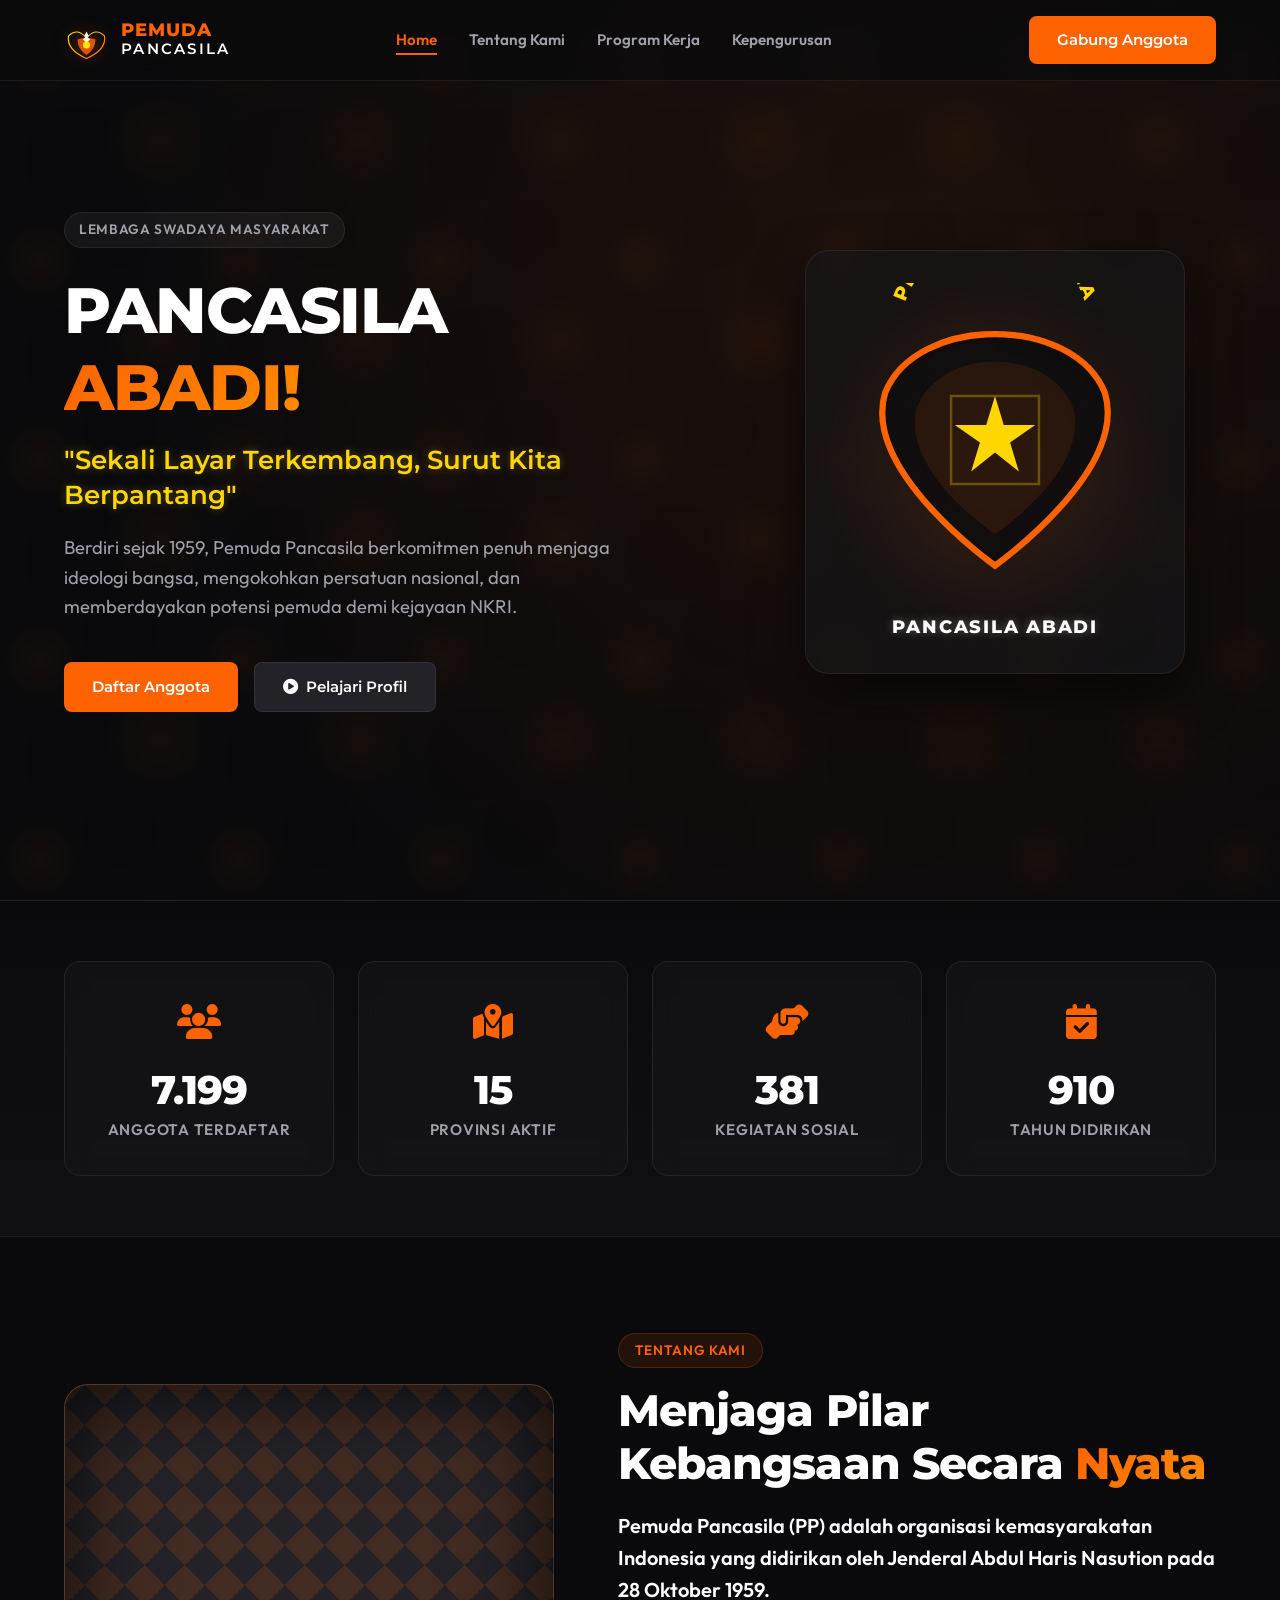
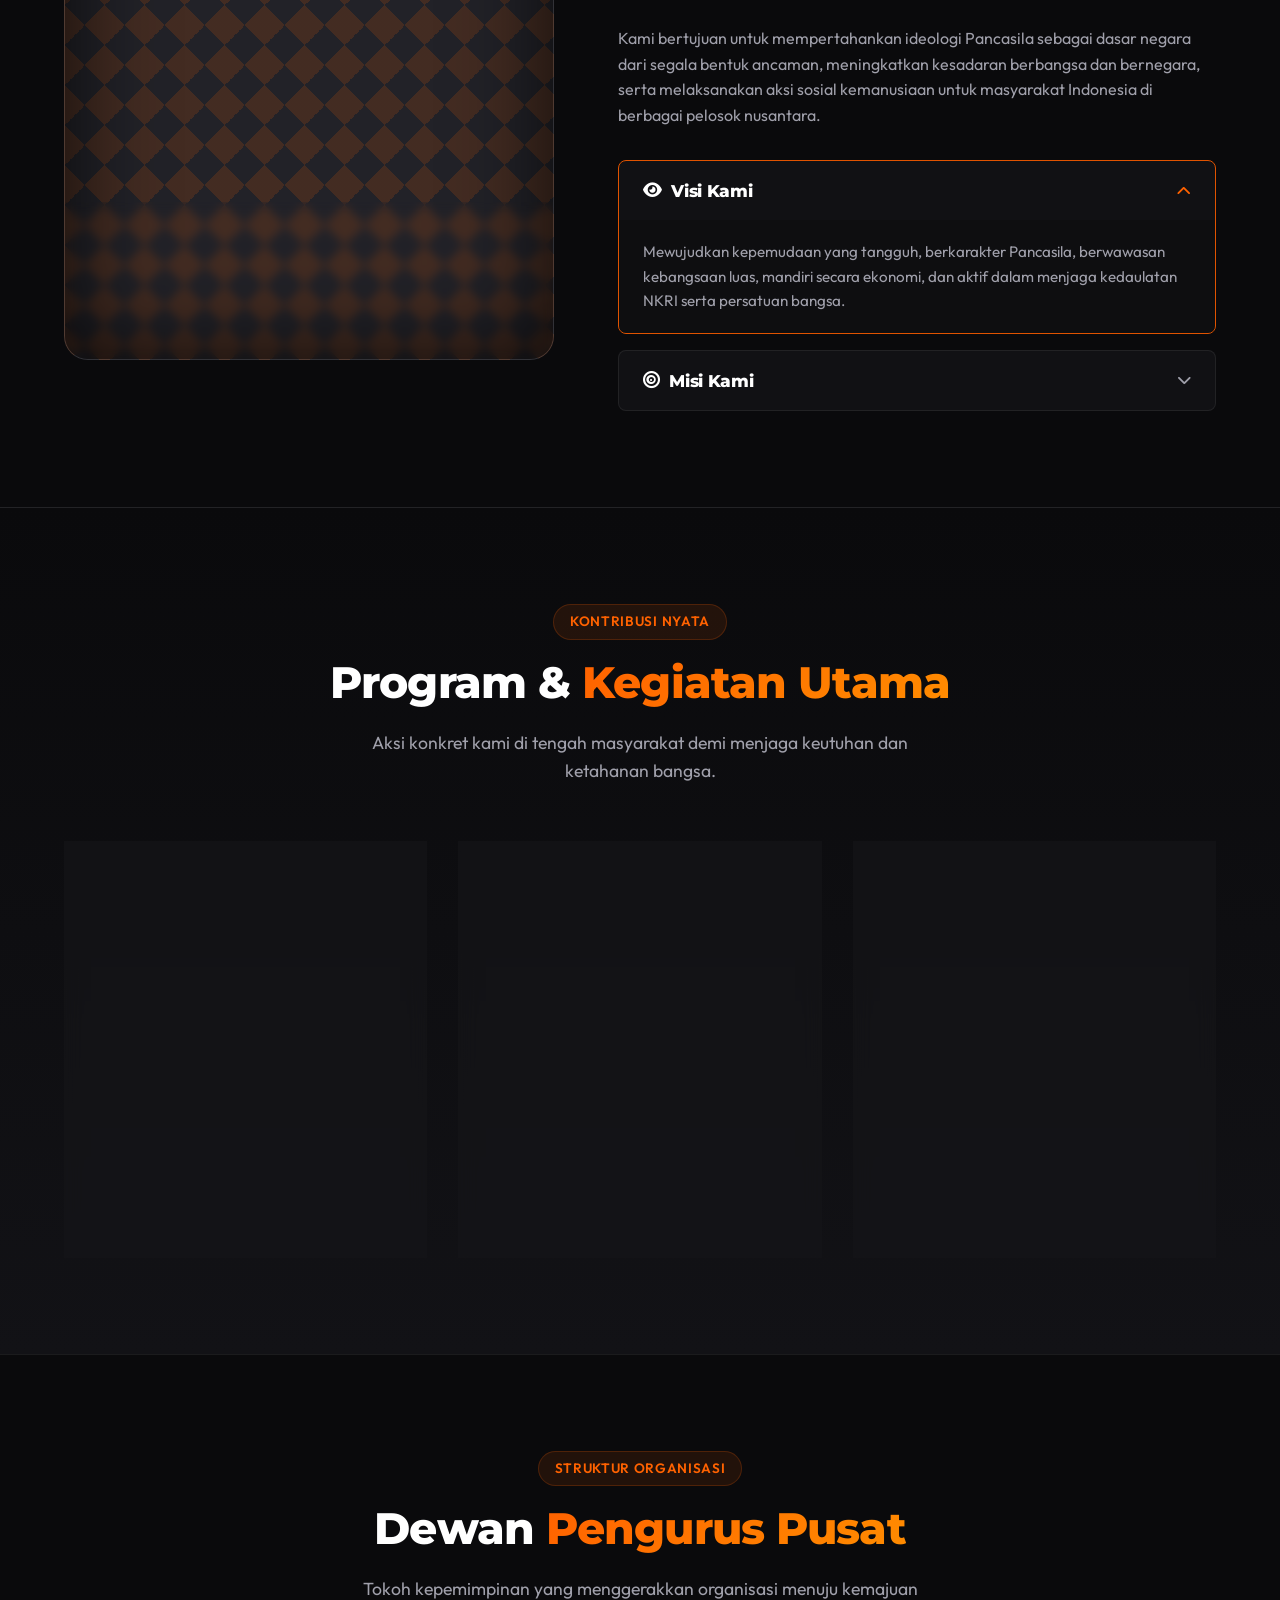
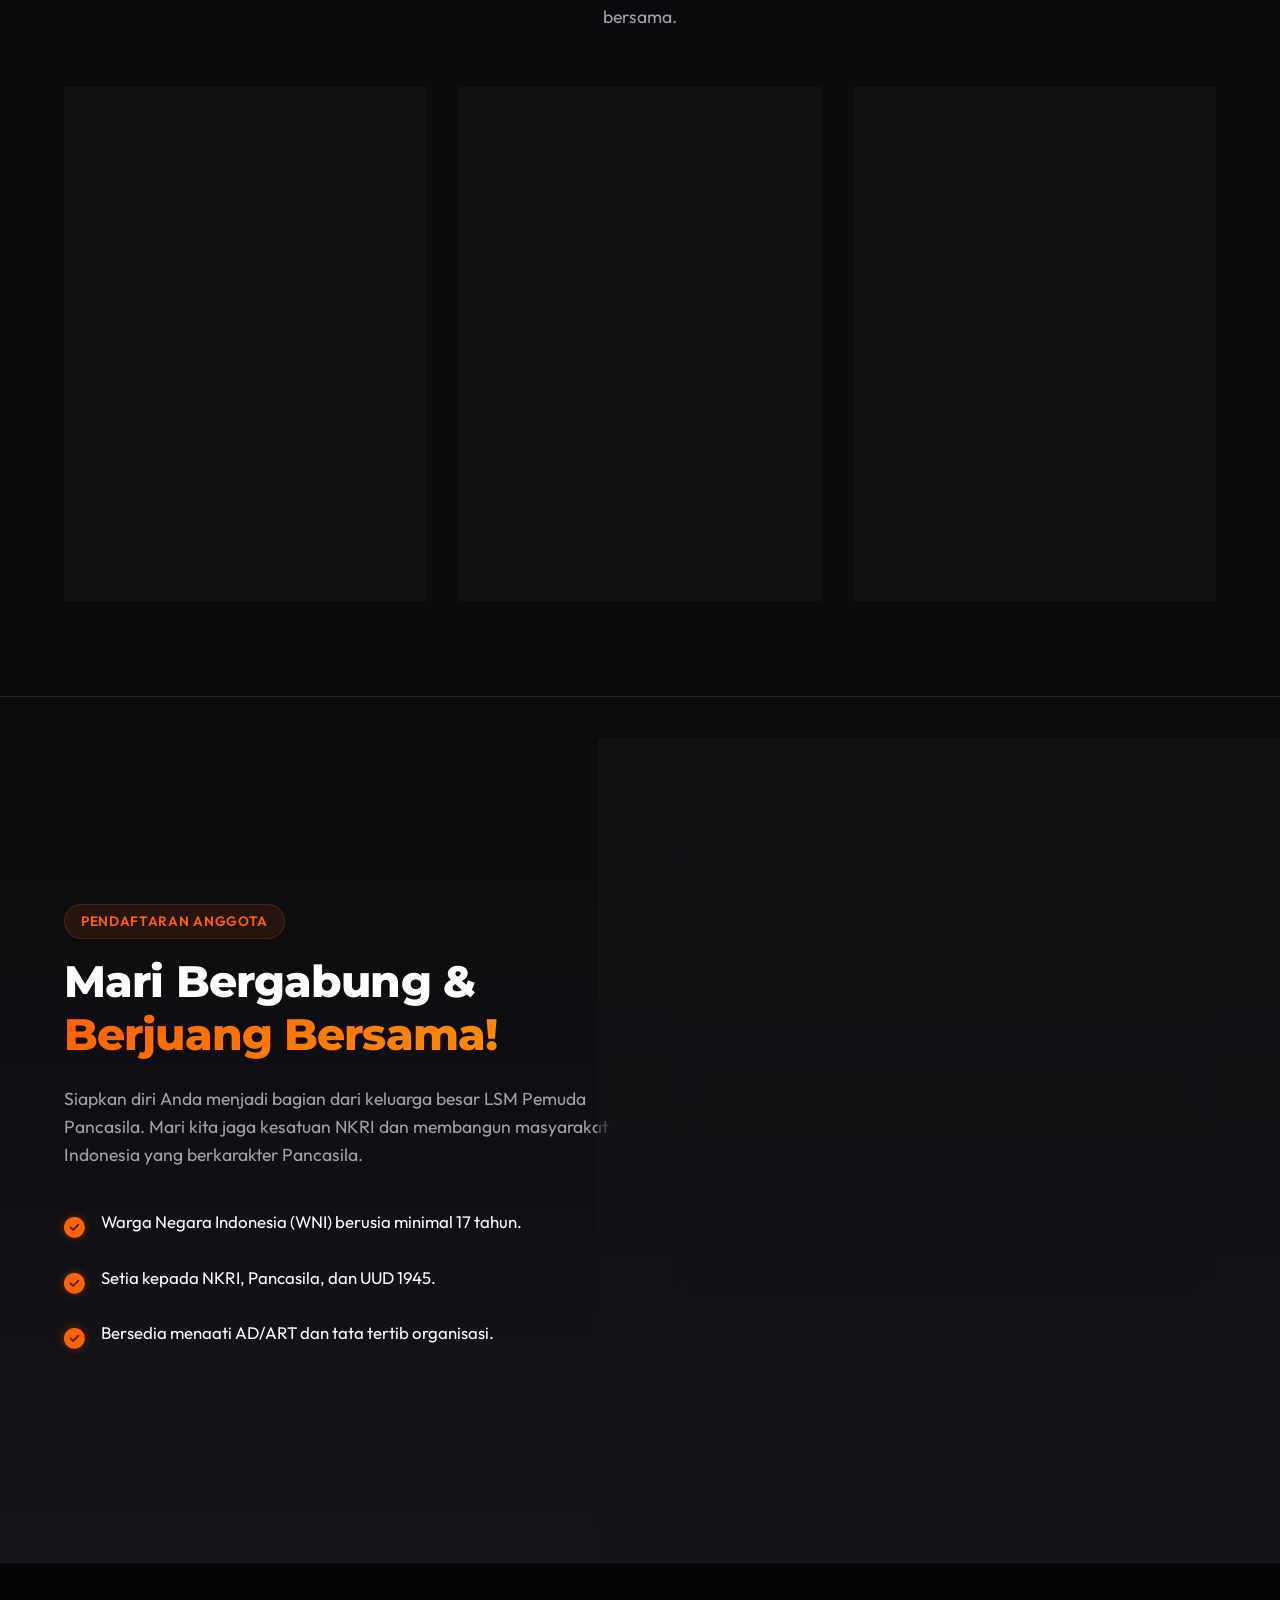
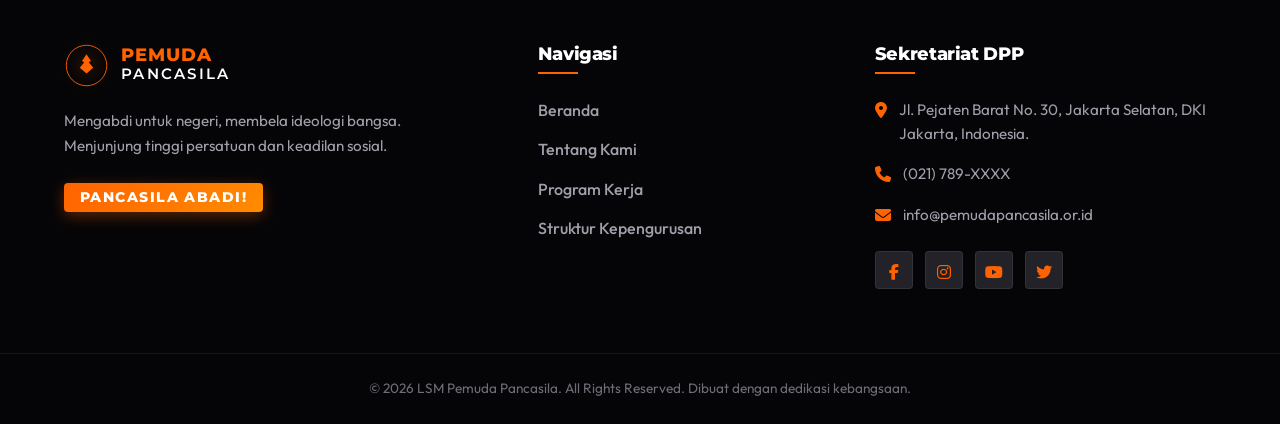
==== index.html @ 603ab336 "feat: Inisialisasi website profil LSM Pemuda Pancasila" ====
<!DOCTYPE html>
<html lang="id">
<head>
    <meta charset="UTF-8">
    <meta name="viewport" content="width=device-width, initial-scale=1.0">
    <title>LSM Pemuda Pancasila - Pancasila Abadi</title>
    <meta name="description" content="Website Resmi Profil LSM Pemuda Pancasila. Menjaga persatuan bangsa, membela Pancasila, dan memberdayakan pemuda Indonesia. Sekali Layar Terkembang, Surut Kita Berpantang!">
    
    <!-- Google Fonts: Outfit & Montserrat -->
    <link rel="preconnect" href="https://fonts.googleapis.com">
    <link rel="preconnect" href="https://fonts.gstatic.com" crossorigin>
    <link href="https://fonts.googleapis.com/css2?family=Montserrat:wght@400;600;800&family=Outfit:wght@300;400;600;800&display=swap" rel="stylesheet">
    
    <!-- Font Awesome for Icons -->
    <link rel="stylesheet" href="https://cdnjs.cloudflare.com/ajax/libs/font-awesome/6.4.0/css/all.min.css">
    
    <!-- Custom CSS -->
    <link rel="stylesheet" href="style.css">
</head>
<body>

    <!-- Header / Navigation -->
    <header id="header">
        <div class="container navbar">
            <a href="#" class="logo-container">
                <svg class="logo-svg" viewBox="0 0 100 100" width="45" height="45">
                    <defs>
                        <linearGradient id="gold-grad" x1="0%" y1="0%" x2="100%" y2="100%">
                            <stop offset="0%" stop-color="#ffe600" />
                            <stop offset="100%" stop-color="#ff6200" />
                        </linearGradient>
                    </defs>
                    <!-- Wings Outline -->
                    <path d="M10,40 Q30,20 50,45 Q70,20 90,40 Q95,70 50,90 Q5,70 10,40 Z" fill="none" stroke="url(#gold-grad)" stroke-width="2.5" />
                    <!-- Shield Inside -->
                    <path d="M30,48 Q50,40 70,48 Q70,70 50,82 Q30,70 30,48 Z" fill="#ff6200" opacity="0.85" />
                    <!-- Garuda Icon (Stylized silhouette) -->
                    <path d="M50,30 L45,40 L48,42 L42,48 L50,55 L58,48 L52,42 L55,40 Z" fill="#ffffff" />
                    <circle cx="50" cy="60" r="8" fill="#ffe600" />
                </svg>
                <div class="logo-text">
                    <span class="logo-title">PEMUDA</span>
                    <span class="logo-subtitle">PANCASILA</span>
                </div>
            </a>
            
            <nav class="nav-menu" id="navMenu">
                <ul>
                    <li><a href="#hero" class="nav-link active">Home</a></li>
                    <li><a href="#about" class="nav-link">Tentang Kami</a></li>
                    <li><a href="#programs" class="nav-link">Program Kerja</a></li>
                    <li><a href="#kepengurusan" class="nav-link">Kepengurusan</a></li>
                    <li><a href="#daftar" class="nav-link cta-mobile">Daftar Anggota</a></li>
                </ul>
            </nav>

            <div class="navbar-actions">
                <a href="#daftar" class="btn btn-primary btn-nav">Gabung Anggota</a>
                <button class="hamburger" id="hamburger" aria-label="Menu Navigasi">
                    <span class="bar"></span>
                    <span class="bar"></span>
                    <span class="bar"></span>
                </button>
            </div>
        </div>
    </header>

    <main>
        <!-- Hero Section -->
        <section id="hero" class="hero-section">
            <div class="hero-bg-overlay"></div>
            <div class="hero-camo-pattern"></div>
            <div class="container hero-content">
                <div class="hero-text animate-fade-in">
                    <span class="badge">Lembaga Swadaya Masyarakat</span>
                    <h1>PANCASILA<br><span class="highlight-text">ABADI!</span></h1>
                    <p class="slogan-text">"Sekali Layar Terkembang, Surut Kita Berpantang"</p>
                    <p class="description">
                        Berdiri sejak 1959, Pemuda Pancasila berkomitmen penuh menjaga ideologi bangsa, mengokohkan persatuan nasional, dan memberdayakan potensi pemuda demi kejayaan NKRI.
                    </p>
                    <div class="hero-buttons">
                        <a href="#daftar" class="btn btn-primary btn-glow">Daftar Anggota</a>
                        <a href="#about" class="btn btn-secondary"><i class="fa-solid fa-circle-play"></i> Pelajari Profil</a>
                    </div>
                </div>
                <div class="hero-visual animate-slide-in">
                    <div class="shield-glowing-card">
                        <div class="shield-glow-effect"></div>
                        <svg viewBox="0 0 200 200" width="100%" height="100%">
                            <!-- Stylized Big Eagle Shield -->
                            <path d="M30,70 C50,20 150,20 170,70 C185,120 100,180 100,180 C100,180 15,120 30,70 Z" fill="rgba(12, 12, 14, 0.8)" stroke="#ff6200" stroke-width="4" />
                            <path d="M50,80 C65,40 135,40 150,80 C160,120 100,160 100,160 C100,160 40,120 50,80 Z" fill="#ff6200" opacity="0.1" />
                            <!-- Pancasila Shield Inner Details -->
                            <g transform="translate(60, 60) scale(0.8)">
                                <!-- Center Star -->
                                <polygon points="50,15 57,38 82,38 62,52 69,75 50,60 31,75 38,52 18,38 43,38" fill="#ffd700" />
                                <!-- Mini shield outlines -->
                                <path d="M15,15 L15,85 L85,85 L85,15 Z" fill="none" stroke="#ffd700" stroke-width="2" opacity="0.3" />
                            </g>
                            <!-- Text Outline -->
                            <path id="curve" d="M 40,30 A 60,60 0 0,1 160,30" fill="none" />
                            <text width="200" fill="#ffd700" font-family="'Montserrat', sans-serif" font-weight="800" font-size="12" letter-spacing="1">
                                <textPath href="#curve" startOffset="50%" text-anchor="middle">PEMUDA PANCASILA</textPath>
                            </text>
                        </svg>
                        <div class="logo-subtext">PANCASILA ABADI</div>
                    </div>
                </div>
            </div>
        </section>

        <!-- Stats Section -->
        <section class="stats-section">
            <div class="container">
                <div class="stats-grid">
                    <div class="stat-card reveal">
                        <div class="stat-icon"><i class="fa-solid fa-users"></i></div>
                        <h3 class="stat-number" data-target="15000">0</h3>
                        <p class="stat-label">Anggota Terdaftar</p>
                    </div>
                    <div class="stat-card reveal">
                        <div class="stat-icon"><i class="fa-solid fa-map-location-dot"></i></div>
                        <h3 class="stat-number" data-target="34">0</h3>
                        <p class="stat-label">Provinsi Aktif</p>
                    </div>
                    <div class="stat-card reveal">
                        <div class="stat-icon"><i class="fa-solid fa-handshake-angle"></i></div>
                        <h3 class="stat-number" data-target="820">0</h3>
                        <p class="stat-label">Kegiatan Sosial</p>
                    </div>
                    <div class="stat-card reveal">
                        <div class="stat-icon"><i class="fa-solid fa-calendar-check"></i></div>
                        <h3 class="stat-number" data-target="1959">0</h3>
                        <p class="stat-label">Tahun Didirikan</p>
                    </div>
                </div>
            </div>
        </section>

        <!-- About Section -->
        <section id="about" class="about-section">
            <div class="container">
                <div class="about-grid">
                    <div class="about-image-side reveal">
                        <div class="about-frame">
                            <div class="camo-overlay-card">
                                <h3>PANCASILA ABADI!</h3>
                                <p class="quote">"Negara Kesatuan Republik Indonesia adalah harga mati. Mengawal Pancasila adalah panggilan suci."</p>
                            </div>
                        </div>
                    </div>
                    <div class="about-text-side reveal">
                        <span class="section-tag">Tentang Kami</span>
                        <h2>Menjaga Pilar Kebangsaan Secara <span class="highlight-text">Nyata</span></h2>
                        <p class="lead-text">
                            Pemuda Pancasila (PP) adalah organisasi kemasyarakatan Indonesia yang didirikan oleh Jenderal Abdul Haris Nasution pada 28 Oktober 1959. 
                        </p>
                        <p class="text-content">
                            Kami bertujuan untuk mempertahankan ideologi Pancasila sebagai dasar negara dari segala bentuk ancaman, meningkatkan kesadaran berbangsa dan bernegara, serta melaksanakan aksi sosial kemanusiaan untuk masyarakat Indonesia di berbagai pelosok nusantara.
                        </p>
                        
                        <div class="about-accordion">
                            <div class="accordion-item active">
                                <div class="accordion-header">
                                    <h4><i class="fa-solid fa-eye text-primary"></i> Visi Kami</h4>
                                    <span class="accordion-icon"><i class="fa-solid fa-chevron-down"></i></span>
                                </div>
                                <div class="accordion-content">
                                    <p>Mewujudkan kepemudaan yang tangguh, berkarakter Pancasila, berwawasan kebangsaan luas, mandiri secara ekonomi, dan aktif dalam menjaga kedaulatan NKRI serta persatuan bangsa.</p>
                                </div>
                            </div>
                            
                            <div class="accordion-item">
                                <div class="accordion-header">
                                    <h4><i class="fa-solid fa-bullseye text-primary"></i> Misi Kami</h4>
                                    <span class="accordion-icon"><i class="fa-solid fa-chevron-down"></i></span>
                                </div>
                                <div class="accordion-content">
                                    <ul>
                                        <li>Mengawal dan mengamalkan nilai-nilai Pancasila dalam kehidupan bermasyarakat.</li>
                                        <li>Membentuk pemuda yang berintegritas, disiplin, dan cinta tanah air.</li>
                                        <li>Berpartisipasi aktif dalam kegiatan sosial, kemanusiaan, penanggulangan bencana, dan pemberdayaan masyarakat.</li>
                                    </ul>
                                </div>
                            </div>
                        </div>
                    </div>
                </div>
            </div>
        </section>

        <!-- Program Kerja Section -->
        <section id="programs" class="programs-section">
            <div class="container text-center">
                <span class="section-tag">Kontribusi Nyata</span>
                <h2>Program & <span class="highlight-text">Kegiatan Utama</span></h2>
                <p class="section-subtitle">Aksi konkret kami di tengah masyarakat demi menjaga keutuhan dan ketahanan bangsa.</p>
                
                <div class="programs-grid">
                    <div class="program-card reveal">
                        <div class="program-glow"></div>
                        <div class="program-icon"><i class="fa-solid fa-shield-halved"></i></div>
                        <h3>Bela Negara & Ideologi</h3>
                        <p>Mengadakan pelatihan kepemimpinan, pemantapan ideologi Pancasila, bela negara, serta diskusi kebangsaan bagi generasi muda secara rutin.</p>
                        <a href="#daftar" class="program-link">Daftar Sekarang <i class="fa-solid fa-arrow-right-long"></i></a>
                    </div>
                    
                    <div class="program-card reveal">
                        <div class="program-glow"></div>
                        <div class="program-icon"><i class="fa-solid fa-kit-medical"></i></div>
                        <h3>Sosial & Kemanusiaan</h3>
                        <p>Respon cepat penanggulangan bencana, pembagian sembako, donor darah, kerja bakti massal, dan advokasi hukum gratis bagi warga tidak mampu.</p>
                        <a href="#daftar" class="program-link">Daftar Sekarang <i class="fa-solid fa-arrow-right-long"></i></a>
                    </div>
                    
                    <div class="program-card reveal">
                        <div class="program-glow"></div>
                        <div class="program-icon"><i class="fa-solid fa-briefcase"></i></div>
                        <h3>Ekonomi Kreatif & Pemuda</h3>
                        <p>Pemberdayaan UMKM anggota, pelatihan kewirausahaan digital, pembinaan pemuda di bidang olahraga, seni, dan pengembangan kompetensi kerja.</p>
                        <a href="#daftar" class="program-link">Daftar Sekarang <i class="fa-solid fa-arrow-right-long"></i></a>
                    </div>
                </div>
            </div>
        </section>

        <!-- Kepengurusan Section -->
        <section id="kepengurusan" class="kepengurusan-section">
            <div class="container text-center">
                <span class="section-tag">Struktur Organisasi</span>
                <h2>Dewan <span class="highlight-text">Pengurus Pusat</span></h2>
                <p class="section-subtitle">Tokoh kepemimpinan yang menggerakkan organisasi menuju kemajuan bersama.</p>
                
                <div class="kepengurusan-grid">
                    <div class="team-card reveal">
                        <div class="team-image">
                            <div class="avatar-gradient">
                                <i class="fa-solid fa-user-tie"></i>
                            </div>
                        </div>
                        <div class="team-info">
                            <h4>KPH H. Japto Soelistyo Soerjosoemarno, S.H.</h4>
                            <p class="role">Ketua Umum DPP</p>
                            <div class="social-links">
                                <a href="#" aria-label="Facebook"><i class="fa-brands fa-facebook-f"></i></a>
                                <a href="#" aria-label="Instagram"><i class="fa-brands fa-instagram"></i></a>
                                <a href="#" aria-label="Twitter"><i class="fa-brands fa-twitter"></i></a>
                            </div>
                        </div>
                    </div>
                    
                    <div class="team-card reveal">
                        <div class="team-image">
                            <div class="avatar-gradient">
                                <i class="fa-solid fa-user-shield"></i>
                            </div>
                        </div>
                        <div class="team-info">
                            <h4>H. Arif Rahman, S.H.</h4>
                            <p class="role">Sekretaris Jenderal</p>
                            <div class="social-links">
                                <a href="#" aria-label="Facebook"><i class="fa-brands fa-facebook-f"></i></a>
                                <a href="#" aria-label="Instagram"><i class="fa-brands fa-instagram"></i></a>
                                <a href="#" aria-label="Twitter"><i class="fa-brands fa-twitter"></i></a>
                            </div>
                        </div>
                    </div>
                    
                    <div class="team-card reveal">
                        <div class="team-image">
                            <div class="avatar-gradient">
                                <i class="fa-solid fa-briefcase"></i>
                            </div>
                        </div>
                        <div class="team-info">
                            <h4>H. Popo Parulian, S.E.</h4>
                            <p class="role">Bendahara Umum</p>
                            <div class="social-links">
                                <a href="#" aria-label="Facebook"><i class="fa-brands fa-facebook-f"></i></a>
                                <a href="#" aria-label="Instagram"><i class="fa-brands fa-instagram"></i></a>
                                <a href="#" aria-label="Twitter"><i class="fa-brands fa-twitter"></i></a>
                            </div>
                        </div>
                    </div>
                </div>
            </div>
        </section>

        <!-- Formulir Pendaftaran Section -->
        <section id="daftar" class="daftar-section">
            <div class="container">
                <div class="daftar-wrapper">
                    <div class="daftar-info reveal">
                        <span class="section-tag text-orange">Pendaftaran Anggota</span>
                        <h2>Mari Bergabung & <span class="highlight-text">Berjuang Bersama!</span></h2>
                        <p>Siapkan diri Anda menjadi bagian dari keluarga besar LSM Pemuda Pancasila. Mari kita jaga kesatuan NKRI dan membangun masyarakat Indonesia yang berkarakter Pancasila.</p>
                        
                        <div class="syarat-list">
                            <div class="syarat-item">
                                <div class="syarat-icon"><i class="fa-solid fa-circle-check"></i></div>
                                <div class="syarat-text">Warga Negara Indonesia (WNI) berusia minimal 17 tahun.</div>
                            </div>
                            <div class="syarat-item">
                                <div class="syarat-icon"><i class="fa-solid fa-circle-check"></i></div>
                                <div class="syarat-text">Setia kepada NKRI, Pancasila, dan UUD 1945.</div>
                            </div>
                            <div class="syarat-item">
                                <div class="syarat-icon"><i class="fa-solid fa-circle-check"></i></div>
                                <div class="syarat-text">Bersedia menaati AD/ART dan tata tertib organisasi.</div>
                            </div>
                        </div>
                    </div>
                    
                    <div class="daftar-form-container reveal">
                        <div class="form-header">
                            <h3>Formulir Pendaftaran</h3>
                            <p>Isi data diri lengkap Anda di bawah ini.</p>
                        </div>
                        
                        <form id="membershipForm" class="membership-form">
                            <div class="form-group">
                                <label for="fullName">Nama Lengkap sesuai KTP</label>
                                <div class="input-wrapper">
                                    <i class="fa-solid fa-user"></i>
                                    <input type="text" id="fullName" name="fullName" placeholder="Masukkan nama lengkap Anda" required>
                                </div>
                            </div>
                            
                            <div class="form-row">
                                <div class="form-group">
                                    <label for="email">Alamat Email</label>
                                    <div class="input-wrapper">
                                        <i class="fa-solid fa-envelope"></i>
                                        <input type="email" id="email" name="email" placeholder="Contoh: nama@domain.com" required>
                                    </div>
                                </div>
                                <div class="form-group">
                                    <label for="phone">Nomor Whatsapp</label>
                                    <div class="input-wrapper">
                                        <i class="fa-solid fa-phone"></i>
                                        <input type="tel" id="phone" name="phone" placeholder="Contoh: 081234567xxx" required>
                                    </div>
                                </div>
                            </div>
                            
                            <div class="form-group">
                                <label for="provinsi">Provinsi Domisili</label>
                                <div class="input-wrapper">
                                    <i class="fa-solid fa-map"></i>
                                    <select id="provinsi" name="provinsi" required>
                                        <option value="" disabled selected>Pilih Provinsi Anda</option>
                                        <option value="DKI Jakarta">DKI Jakarta</option>
                                        <option value="Jawa Barat">Jawa Barat</option>
                                        <option value="Jawa Tengah">Jawa Tengah</option>
                                        <option value="Jawa Timur">Jawa Timur</option>
                                        <option value="Banten">Banten</option>
                                        <option value="Sumatera Utara">Sumatera Utara</option>
                                        <option value="Sulawesi Selatan">Sulawesi Selatan</option>
                                        <option value="Kalimantan Timur">Kalimantan Timur</option>
                                        <option value="Lainnya">Provinsi Lainnya</option>
                                    </select>
                                </div>
                            </div>
                            
                            <div class="form-group">
                                <label for="reason">Alasan Bergabung</label>
                                <div class="input-wrapper align-start">
                                    <i class="fa-solid fa-message mt-1"></i>
                                    <textarea id="reason" name="reason" rows="3" placeholder="Sebutkan motivasi Anda bergabung..." required></textarea>
                                </div>
                            </div>
                            
                            <button type="submit" class="btn btn-primary btn-block btn-glow">Kirim Formulir Pendaftaran</button>
                        </form>
                        
                        <!-- Toast / Success Message -->
                        <div id="formSuccessMessage" class="form-success-card">
                            <div class="success-icon"><i class="fa-solid fa-circle-check"></i></div>
                            <h3>Pendaftaran Berhasil!</h3>
                            <p>Terima kasih telah mendaftar. Tim administrasi kami akan segera menghubungi Anda melalui WhatsApp untuk proses verifikasi KTA.</p>
                            <button id="resetFormBtn" class="btn btn-secondary btn-sm">Daftar Kembali</button>
                        </div>
                    </div>
                </div>
            </div>
        </section>
    </main>

    <!-- Footer -->
    <footer class="main-footer">
        <div class="container footer-grid">
            <div class="footer-info-brand">
                <a href="#" class="logo-container">
                    <svg class="logo-svg" viewBox="0 0 100 100" width="45" height="45">
                        <circle cx="50" cy="50" r="45" fill="none" stroke="#ff6200" stroke-width="2" />
                        <path d="M50,25 L40,40 L45,43 L35,55 L50,68 L65,55 L55,43 L60,40 Z" fill="#ff6200" />
                    </svg>
                    <div class="logo-text">
                        <span class="logo-title text-orange">PEMUDA</span>
                        <span class="logo-subtitle text-white">PANCASILA</span>
                    </div>
                </a>
                <p class="footer-desc">Mengabdi untuk negeri, membela ideologi bangsa. Menjunjung tinggi persatuan dan keadilan sosial.</p>
                <h4 class="slogan-badge">PANCASILA ABADI!</h4>
            </div>
            
            <div class="footer-links">
                <h4>Navigasi</h4>
                <ul>
                    <li><a href="#hero">Beranda</a></li>
                    <li><a href="#about">Tentang Kami</a></li>
                    <li><a href="#programs">Program Kerja</a></li>
                    <li><a href="#kepengurusan">Struktur Kepengurusan</a></li>
                </ul>
            </div>
            
            <div class="footer-contact">
                <h4>Sekretariat DPP</h4>
                <p><i class="fa-solid fa-location-dot"></i> Jl. Pejaten Barat No. 30, Jakarta Selatan, DKI Jakarta, Indonesia.</p>
                <p><i class="fa-solid fa-phone"></i> (021) 789-XXXX</p>
                <p><i class="fa-solid fa-envelope"></i> info@pemudapancasila.or.id</p>
                <div class="footer-socials">
                    <a href="#" aria-label="Facebook"><i class="fa-brands fa-facebook-f"></i></a>
                    <a href="#" aria-label="Instagram"><i class="fa-brands fa-instagram"></i></a>
                    <a href="#" aria-label="Youtube"><i class="fa-brands fa-youtube"></i></a>
                    <a href="#" aria-label="Twitter"><i class="fa-brands fa-twitter"></i></a>
                </div>
            </div>
        </div>
        <div class="footer-bottom">
            <div class="container text-center">
                <p>&copy; 2026 LSM Pemuda Pancasila. All Rights Reserved. Dibuat dengan dedikasi kebangsaan.</p>
            </div>
        </div>
    </footer>

    <!-- Custom JS -->
    <script src="app.js"></script>
</body>
</html>
---- style.css ----
/* --------------------------------------------------
   LSM Pemuda Pancasila - Modern Design System CSS
   Theme: Premium Camo Dark Orange & Gold Glow
-------------------------------------------------- */

:root {
    /* Color Palette */
    --primary: #ff6200;
    --primary-hover: #e05300;
    --primary-glow: rgba(255, 98, 0, 0.35);
    --secondary: #222228;
    --secondary-hover: #32323a;
    --accent-gold: #ffd700;
    --accent-gold-glow: rgba(255, 215, 0, 0.3);
    --bg-dark: #0a0a0c;
    --bg-card: rgba(22, 22, 26, 0.65);
    --bg-card-hover: rgba(30, 30, 36, 0.85);
    --border-glass: rgba(255, 255, 255, 0.07);
    --border-glass-hover: rgba(255, 98, 0, 0.3);
    
    /* Text Colors */
    --text-white: #ffffff;
    --text-gray: #a0a0ab;
    --text-muted: #6e6e77;
    
    /* Fonts */
    --font-main: 'Outfit', sans-serif;
    --font-heading: 'Montserrat', sans-serif;
    
    /* Transitions & Borders */
    --radius-sm: 8px;
    --radius-md: 16px;
    --radius-lg: 24px;
    --transition: all 0.35s cubic-bezier(0.4, 0, 0.2, 1);
}

/* 1. Global Reset & Base Styles */
* {
    margin: 0;
    padding: 0;
    box-sizing: border-box;
}

html {
    scroll-behavior: smooth;
    font-size: 16px;
    background-color: var(--bg-dark);
}

body {
    font-family: var(--font-main);
    background-color: var(--bg-dark);
    color: var(--text-white);
    line-height: 1.6;
    overflow-x: hidden;
}

.container {
    width: 100%;
    max-width: 1200px;
    margin: 0 auto;
    padding: 0 24px;
}

a {
    color: inherit;
    text-decoration: none;
    transition: var(--transition);
}

ul {
    list-style: none;
}

img, svg {
    max-width: 100%;
    height: auto;
}

section {
    padding: 96px 0;
    position: relative;
}

.text-center {
    text-align: center;
}

.text-orange {
    color: var(--primary) !important;
}

.text-white {
    color: var(--text-white) !important;
}

.mt-1 {
    margin-top: 4px;
}

/* Scrollbar Styles */
::-webkit-scrollbar {
    width: 10px;
}

::-webkit-scrollbar-track {
    background: var(--bg-dark);
}

::-webkit-scrollbar-thumb {
    background: var(--secondary);
    border-radius: 5px;
    border: 2px solid var(--bg-dark);
}

::-webkit-scrollbar-thumb:hover {
    background: var(--primary);
}

/* 2. Typography */
h1, h2, h3, h4, h5, h6 {
    font-family: var(--font-heading);
    font-weight: 800;
    line-height: 1.2;
    letter-spacing: -0.02em;
}

h1 {
    font-size: clamp(2.5rem, 5vw, 4.5rem);
    margin-bottom: 16px;
}

h2 {
    font-size: clamp(2rem, 3.5vw, 2.75rem);
    margin-bottom: 20px;
}

h3 {
    font-size: clamp(1.25rem, 2vw, 1.75rem);
    margin-bottom: 12px;
}

.highlight-text {
    background: linear-gradient(135deg, var(--primary) 0%, #ff8c00 100%);
    -webkit-background-clip: text;
    -webkit-text-fill-color: transparent;
    display: inline-block;
}

.section-tag {
    display: inline-block;
    padding: 6px 16px;
    background: rgba(255, 98, 0, 0.1);
    color: var(--primary);
    border: 1px solid rgba(255, 98, 0, 0.2);
    border-radius: 50px;
    font-weight: 600;
    font-size: 0.85rem;
    text-transform: uppercase;
    letter-spacing: 0.05em;
    margin-bottom: 16px;
}

.section-subtitle {
    color: var(--text-gray);
    max-width: 600px;
    margin: 0 auto 56px auto;
    font-size: 1.1rem;
}

/* 3. Buttons & UI Elements */
.btn {
    display: inline-flex;
    align-items: center;
    justify-content: center;
    gap: 8px;
    padding: 12px 28px;
    font-family: var(--font-heading);
    font-weight: 600;
    font-size: 0.95rem;
    border-radius: var(--radius-sm);
    cursor: pointer;
    transition: var(--transition);
    border: none;
    outline: none;
}

.btn-primary {
    background-color: var(--primary);
    color: var(--text-white);
}

.btn-primary:hover {
    background-color: var(--primary-hover);
    transform: translateY(-2px);
}

.btn-glow:hover {
    box-shadow: 0 0 25px var(--primary-glow);
}

.btn-secondary {
    background-color: var(--secondary);
    color: var(--text-white);
    border: 1px solid var(--border-glass);
}

.btn-secondary:hover {
    background-color: var(--secondary-hover);
    transform: translateY(-2px);
}

.btn-block {
    width: 100%;
}

.btn-sm {
    padding: 8px 16px;
    font-size: 0.85rem;
}

/* 4. Header & Navigation */
header {
    position: fixed;
    top: 0;
    left: 0;
    width: 100%;
    z-index: 1000;
    background: rgba(10, 10, 12, 0.8);
    backdrop-filter: blur(12px);
    -webkit-backdrop-filter: blur(12px);
    border-bottom: 1px solid var(--border-glass);
    transition: var(--transition);
}

header.scrolled {
    padding: 10px 0;
    background: rgba(10, 10, 12, 0.95);
    box-shadow: 0 10px 30px rgba(0,0,0,0.5);
}

.navbar {
    display: flex;
    align-items: center;
    justify-content: space-between;
    height: 80px;
    transition: var(--transition);
}

header.scrolled .navbar {
    height: 70px;
}

.logo-container {
    display: flex;
    align-items: center;
    gap: 12px;
}

.logo-svg {
    filter: drop-shadow(0 0 8px var(--primary-glow));
    transition: var(--transition);
}

.logo-container:hover .logo-svg {
    transform: rotate(5deg) scale(1.05);
    filter: drop-shadow(0 0 15px var(--primary));
}

.logo-text {
    display: flex;
    flex-direction: column;
}

.logo-title {
    font-family: var(--font-heading);
    font-weight: 800;
    font-size: 1.15rem;
    color: var(--primary);
    line-height: 1;
    letter-spacing: 0.05em;
}

.logo-subtitle {
    font-family: var(--font-heading);
    font-weight: 600;
    font-size: 0.95rem;
    color: var(--text-white);
    letter-spacing: 0.15em;
    line-height: 1.3;
}

.nav-menu ul {
    display: flex;
    gap: 32px;
}

.nav-link {
    font-weight: 600;
    font-size: 0.95rem;
    color: var(--text-gray);
    position: relative;
    padding: 6px 0;
}

.nav-link:hover, .nav-link.active {
    color: var(--primary);
}

.nav-link::after {
    content: '';
    position: absolute;
    bottom: 0;
    left: 0;
    width: 0;
    height: 2px;
    background-color: var(--primary);
    transition: var(--transition);
}

.nav-link:hover::after, .nav-link.active::after {
    width: 100%;
}

.cta-mobile {
    display: none;
}

.navbar-actions {
    display: flex;
    align-items: center;
    gap: 16px;
}

.hamburger {
    display: none;
    cursor: pointer;
    background: none;
    border: none;
    padding: 8px;
}

.hamburger .bar {
    display: block;
    width: 25px;
    height: 3px;
    margin: 5px auto;
    background-color: var(--text-white);
    transition: var(--transition);
    border-radius: 3px;
}

/* 5. Hero Section */
.hero-section {
    min-height: 100vh;
    display: flex;
    align-items: center;
    padding-top: 120px;
    overflow: hidden;
}

.hero-bg-overlay {
    position: absolute;
    top: 0;
    left: 0;
    width: 100%;
    height: 100%;
    background: radial-gradient(circle at 70% 30%, rgba(255, 98, 0, 0.08) 0%, rgba(10, 10, 12, 1) 70%);
    z-index: 1;
}

/* Subtle abstract Camo visual structure */
.hero-camo-pattern {
    position: absolute;
    top: 0;
    left: 0;
    width: 100%;
    height: 100%;
    opacity: 0.04;
    background-image: 
        radial-gradient(circle at 20% 30%, var(--primary) 0%, transparent 20%),
        radial-gradient(circle at 80% 70%, var(--primary) 0%, transparent 25%),
        radial-gradient(circle at 40% 80%, #000 0%, transparent 30%),
        radial-gradient(circle at 60% 15%, #000 0%, transparent 20%);
    background-size: 200px 200px;
    z-index: 1;
    pointer-events: none;
}

.hero-content {
    display: grid;
    grid-template-columns: 1.2fr 0.8fr;
    gap: 48px;
    align-items: center;
    position: relative;
    z-index: 2;
}

.hero-text .badge {
    display: inline-block;
    padding: 6px 14px;
    background: rgba(255, 255, 255, 0.05);
    border: 1px solid var(--border-glass);
    border-radius: 50px;
    font-size: 0.85rem;
    font-weight: 600;
    color: var(--text-gray);
    margin-bottom: 24px;
    letter-spacing: 0.05em;
    text-transform: uppercase;
}

.slogan-text {
    font-family: var(--font-heading);
    font-size: clamp(1.1rem, 2.5vw, 1.6rem);
    font-weight: 600;
    color: var(--accent-gold);
    margin-bottom: 20px;
    line-height: 1.4;
    text-shadow: 0 0 10px var(--accent-gold-glow);
}

.hero-text .description {
    font-size: 1.15rem;
    color: var(--text-gray);
    margin-bottom: 40px;
    max-width: 550px;
}

.hero-buttons {
    display: flex;
    gap: 16px;
    flex-wrap: wrap;
}

/* Big Shield Visual Graphic Card */
.shield-glowing-card {
    position: relative;
    width: 100%;
    max-width: 380px;
    aspect-ratio: 1;
    margin: 0 auto;
    background: var(--bg-card);
    backdrop-filter: blur(20px);
    -webkit-backdrop-filter: blur(20px);
    border: 1px solid var(--border-glass);
    border-radius: var(--radius-lg);
    padding: 32px;
    display: flex;
    flex-direction: column;
    align-items: center;
    justify-content: center;
    box-shadow: 0 20px 50px rgba(0,0,0,0.6);
    transition: var(--transition);
}

.shield-glow-effect {
    position: absolute;
    top: 50%;
    left: 50%;
    transform: translate(-50%, -50%);
    width: 90%;
    height: 90%;
    background: radial-gradient(circle, var(--primary) 0%, transparent 70%);
    opacity: 0.15;
    filter: blur(20px);
    z-index: -1;
    transition: var(--transition);
}

.shield-glowing-card:hover {
    transform: translateY(-8px) scale(1.02);
    border-color: var(--primary);
    box-shadow: 0 30px 60px rgba(255, 98, 0, 0.15);
}

.shield-glowing-card:hover .shield-glow-effect {
    opacity: 0.3;
}

.logo-subtext {
    font-family: var(--font-heading);
    font-weight: 800;
    font-size: 1.1rem;
    color: var(--text-white);
    letter-spacing: 0.1em;
    margin-top: 16px;
    text-shadow: 0 0 10px rgba(255, 255, 255, 0.3);
}

/* 6. Stats Section */
.stats-section {
    padding: 60px 0;
    background: linear-gradient(180deg, var(--bg-dark) 0%, #101014 100%);
    border-top: 1px solid var(--border-glass);
    border-bottom: 1px solid var(--border-glass);
}

.stats-grid {
    display: grid;
    grid-template-columns: repeat(4, 1fr);
    gap: 24px;
}

.stat-card {
    background: var(--bg-card);
    backdrop-filter: blur(10px);
    -webkit-backdrop-filter: blur(10px);
    border: 1px solid var(--border-glass);
    border-radius: var(--radius-md);
    padding: 32px 24px;
    text-align: center;
    transition: var(--transition);
    position: relative;
    overflow: hidden;
}

.stat-card::before {
    content: '';
    position: absolute;
    top: 0;
    left: 0;
    width: 100%;
    height: 3px;
    background: var(--primary);
    transform: scaleX(0);
    transition: var(--transition);
    transform-origin: left;
}

.stat-card:hover {
    transform: translateY(-6px);
    border-color: var(--primary-hover);
    box-shadow: 0 15px 30px rgba(255, 98, 0, 0.08);
}

.stat-card:hover::before {
    transform: scaleX(1);
}

.stat-icon {
    font-size: 2.2rem;
    color: var(--primary);
    margin-bottom: 16px;
}

.stat-number {
    font-size: 2.5rem;
    font-weight: 800;
    color: var(--text-white);
    margin-bottom: 4px;
}

.stat-label {
    color: var(--text-gray);
    font-weight: 600;
    font-size: 0.95rem;
    text-transform: uppercase;
    letter-spacing: 0.05em;
}

/* 7. About Section */
.about-section {
    background-color: var(--bg-dark);
}

.about-grid {
    display: grid;
    grid-template-columns: 0.9fr 1.1fr;
    gap: 64px;
    align-items: center;
}

.about-image-side {
    position: relative;
}

.about-frame {
    position: relative;
    width: 100%;
    aspect-ratio: 0.85;
    border-radius: var(--radius-lg);
    background-color: var(--secondary);
    border: 1px solid var(--border-glass);
    overflow: hidden;
    /* Camo patterned background */
    background-image: 
        linear-gradient(45deg, rgba(255, 98, 0, 0.15) 25%, transparent 25%),
        linear-gradient(-45deg, rgba(255, 98, 0, 0.15) 25%, transparent 25%),
        linear-gradient(45deg, transparent 75%, rgba(255, 98, 0, 0.15) 75%),
        linear-gradient(-45deg, transparent 75%, rgba(255, 98, 0, 0.15) 75%);
    background-size: 40px 40px;
    display: flex;
    align-items: flex-end;
    box-shadow: inset 0 0 100px rgba(0,0,0,0.8);
}

.camo-overlay-card {
    width: 100%;
    padding: 32px;
    background: linear-gradient(360deg, rgba(10,10,12,0.95) 0%, rgba(10,10,12,0.6) 70%, transparent 100%);
    backdrop-filter: blur(5px);
    -webkit-backdrop-filter: blur(5px);
    border-top: 1px solid var(--border-glass);
    color: var(--text-white);
}

.camo-overlay-card h3 {
    color: var(--primary);
    margin-bottom: 8px;
    text-shadow: 0 0 10px var(--primary-glow);
}

.camo-overlay-card .quote {
    font-style: italic;
    font-size: 1.05rem;
    color: var(--text-gray);
    border-left: 3px solid var(--primary);
    padding-left: 12px;
}

.about-text-side .lead-text {
    font-size: 1.25rem;
    font-weight: 600;
    color: var(--text-white);
    margin-bottom: 20px;
}

.about-text-side .text-content {
    color: var(--text-gray);
    margin-bottom: 32px;
}

/* Accordion Component */
.about-accordion {
    display: flex;
    flex-direction: column;
    gap: 16px;
}

.accordion-item {
    border: 1px solid var(--border-glass);
    background: var(--bg-card);
    border-radius: var(--radius-sm);
    overflow: hidden;
    transition: var(--transition);
}

.accordion-item:hover, .accordion-item.active {
    border-color: var(--primary-hover);
}

.accordion-header {
    padding: 18px 24px;
    display: flex;
    justify-content: space-between;
    align-items: center;
    cursor: pointer;
    user-select: none;
    transition: var(--transition);
}

.accordion-header h4 {
    margin-bottom: 0;
    font-size: 1.05rem;
    display: flex;
    align-items: center;
    gap: 10px;
}

.accordion-icon {
    font-size: 0.9rem;
    transition: transform 0.3s ease;
    color: var(--text-gray);
}

.accordion-item.active .accordion-icon {
    transform: rotate(180deg);
    color: var(--primary);
}

.accordion-content {
    max-height: 0;
    overflow: hidden;
    transition: max-height 0.4s cubic-bezier(0, 1, 0, 1);
    background-color: rgba(10, 10, 12, 0.4);
}

.accordion-item.active .accordion-content {
    max-height: 1000px;
    transition: max-height 0.6s cubic-bezier(1, 0, 1, 0);
}

.accordion-content p {
    padding: 20px 24px;
    color: var(--text-gray);
    font-size: 0.95rem;
}

.accordion-content ul {
    padding: 0 24px 20px 44px;
    list-style-type: square;
    color: var(--text-gray);
    font-size: 0.95rem;
}

.accordion-content li {
    margin-bottom: 8px;
}

/* 8. Program Kerja Section */
.programs-section {
    background: linear-gradient(180deg, var(--bg-dark) 0%, #121216 100%);
    border-top: 1px solid var(--border-glass);
    border-bottom: 1px solid var(--border-glass);
}

.programs-grid {
    display: grid;
    grid-template-columns: repeat(3, 1fr);
    gap: 32px;
}

.program-card {
    background: var(--bg-card);
    backdrop-filter: blur(10px);
    -webkit-backdrop-filter: blur(10px);
    border: 1px solid var(--border-glass);
    border-radius: var(--radius-md);
    padding: 48px 32px;
    text-align: left;
    transition: var(--transition);
    position: relative;
    overflow: hidden;
}

.program-glow {
    position: absolute;
    top: 0;
    right: 0;
    width: 150px;
    height: 150px;
    background: radial-gradient(circle, rgba(255, 98, 0, 0.12) 0%, transparent 70%);
    filter: blur(15px);
    z-index: 1;
    pointer-events: none;
    transition: var(--transition);
}

.program-card:hover {
    transform: translateY(-8px);
    border-color: var(--primary);
    box-shadow: 0 20px 40px rgba(255, 98, 0, 0.1);
}

.program-card:hover .program-glow {
    transform: scale(1.3);
    background: radial-gradient(circle, rgba(255, 98, 0, 0.22) 0%, transparent 70%);
}

.program-icon {
    width: 64px;
    height: 64px;
    border-radius: var(--radius-sm);
    background: rgba(255, 98, 0, 0.1);
    border: 1px solid rgba(255, 98, 0, 0.2);
    color: var(--primary);
    display: flex;
    align-items: center;
    justify-content: center;
    font-size: 1.8rem;
    margin-bottom: 24px;
    position: relative;
    z-index: 2;
    transition: var(--transition);
}

.program-card:hover .program-icon {
    background: var(--primary);
    color: var(--text-white);
    transform: scale(1.05);
    box-shadow: 0 0 15px var(--primary-glow);
}

.program-card h3 {
    margin-bottom: 16px;
    color: var(--text-white);
    position: relative;
    z-index: 2;
}

.program-card p {
    color: var(--text-gray);
    font-size: 0.95rem;
    margin-bottom: 24px;
    line-height: 1.7;
    position: relative;
    z-index: 2;
}

.program-link {
    color: var(--primary);
    font-weight: 600;
    font-size: 0.9rem;
    display: inline-flex;
    align-items: center;
    gap: 8px;
    position: relative;
    z-index: 2;
}

.program-link i {
    transition: transform 0.3s ease;
}

.program-card:hover .program-link i {
    transform: translateX(6px);
}

.program-link:hover {
    color: var(--text-white);
}

/* 9. Kepengurusan Section */
.kepengurusan-section {
    background-color: var(--bg-dark);
}

.kepengurusan-grid {
    display: grid;
    grid-template-columns: repeat(3, 1fr);
    gap: 32px;
}

.team-card {
    background: var(--bg-card);
    backdrop-filter: blur(10px);
    -webkit-backdrop-filter: blur(10px);
    border: 1px solid var(--border-glass);
    border-radius: var(--radius-md);
    overflow: hidden;
    transition: var(--transition);
}

.team-card:hover {
    transform: translateY(-8px);
    border-color: var(--primary-hover);
    box-shadow: 0 20px 40px rgba(0, 0, 0, 0.4);
}

.team-image {
    width: 100%;
    aspect-ratio: 1.1;
    background: #121216;
    display: flex;
    align-items: center;
    justify-content: center;
    border-bottom: 1px solid var(--border-glass);
    position: relative;
}

.avatar-gradient {
    width: 120px;
    height: 120px;
    border-radius: 50%;
    background: linear-gradient(135deg, var(--secondary) 0%, var(--primary) 100%);
    display: flex;
    align-items: center;
    justify-content: center;
    font-size: 3.5rem;
    color: var(--text-white);
    box-shadow: 0 8px 20px rgba(0,0,0,0.5);
    border: 3px solid rgba(255,255,255,0.05);
    transition: var(--transition);
}

.team-card:hover .avatar-gradient {
    transform: scale(1.05);
    border-color: var(--primary);
    box-shadow: 0 8px 25px var(--primary-glow);
}

.team-info {
    padding: 24px;
}

.team-info h4 {
    font-size: 1.1rem;
    font-weight: 700;
    margin-bottom: 8px;
    color: var(--text-white);
    min-height: 52px;
    display: flex;
    align-items: center;
    justify-content: center;
}

.team-info .role {
    color: var(--primary);
    font-weight: 600;
    font-size: 0.9rem;
    text-transform: uppercase;
    letter-spacing: 0.05em;
    margin-bottom: 16px;
}

.social-links {
    display: flex;
    justify-content: center;
    gap: 12px;
}

.social-links a {
    width: 36px;
    height: 36px;
    border-radius: 50%;
    background: var(--secondary);
    display: flex;
    align-items: center;
    justify-content: center;
    font-size: 0.9rem;
    color: var(--text-gray);
    border: 1px solid var(--border-glass);
}

.social-links a:hover {
    background: var(--primary);
    color: var(--text-white);
    border-color: var(--primary);
    transform: translateY(-2px);
}

/* 10. Pendaftaran Anggota Section */
.daftar-section {
    background: linear-gradient(180deg, var(--bg-dark) 0%, #15151b 100%);
    border-top: 1px solid var(--border-glass);
}

.daftar-wrapper {
    display: grid;
    grid-template-columns: 1fr 1fr;
    gap: 64px;
    align-items: center;
}

.daftar-info h2 {
    margin-bottom: 24px;
}

.daftar-info p {
    color: var(--text-gray);
    font-size: 1.1rem;
    margin-bottom: 40px;
}

.syarat-list {
    display: flex;
    flex-direction: column;
    gap: 20px;
}

.syarat-item {
    display: flex;
    gap: 16px;
    align-items: flex-start;
}

.syarat-icon {
    font-size: 1.3rem;
    color: var(--primary);
    margin-top: 2px;
    text-shadow: 0 0 8px var(--primary-glow);
}

.syarat-text {
    font-size: 1.05rem;
    color: var(--text-white);
}

/* Form Styling */
.daftar-form-container {
    background: var(--bg-card);
    backdrop-filter: blur(15px);
    -webkit-backdrop-filter: blur(15px);
    border: 1px solid var(--border-glass);
    border-radius: var(--radius-lg);
    padding: 48px;
    box-shadow: 0 20px 50px rgba(0,0,0,0.5);
    position: relative;
    overflow: hidden;
}

.form-header {
    margin-bottom: 32px;
}

.form-header h3 {
    font-size: 1.5rem;
    margin-bottom: 8px;
}

.form-header p {
    color: var(--text-gray);
    font-size: 0.95rem;
}

.membership-form {
    display: flex;
    flex-direction: column;
    gap: 20px;
    transition: var(--transition);
}

.form-group {
    display: flex;
    flex-direction: column;
    gap: 8px;
}

.form-group label {
    font-size: 0.88rem;
    font-weight: 600;
    color: var(--text-gray);
}

.input-wrapper {
    position: relative;
    display: flex;
    align-items: center;
}

.input-wrapper i {
    position: absolute;
    left: 16px;
    color: var(--text-muted);
    font-size: 1rem;
}

.input-wrapper.align-start i {
    top: 16px;
}

.input-wrapper input,
.input-wrapper select,
.input-wrapper textarea {
    width: 100%;
    padding: 14px 16px 14px 46px;
    background-color: rgba(10, 10, 12, 0.6);
    border: 1px solid var(--border-glass);
    border-radius: var(--radius-sm);
    color: var(--text-white);
    font-family: var(--font-main);
    font-size: 0.95rem;
    transition: var(--transition);
    outline: none;
}

.input-wrapper input:focus,
.input-wrapper select:focus,
.input-wrapper textarea:focus {
    border-color: var(--primary);
    box-shadow: 0 0 10px rgba(255, 98, 0, 0.15);
    background-color: rgba(10, 10, 12, 0.85);
}

.input-wrapper select option {
    background-color: var(--bg-dark);
    color: var(--text-white);
}

.form-row {
    display: grid;
    grid-template-columns: 1fr 1fr;
    gap: 16px;
}

/* Success Card */
.form-success-card {
    position: absolute;
    top: 0;
    left: 0;
    width: 100%;
    height: 100%;
    background-color: var(--bg-card);
    backdrop-filter: blur(20px);
    -webkit-backdrop-filter: blur(20px);
    display: flex;
    flex-direction: column;
    align-items: center;
    justify-content: center;
    text-align: center;
    padding: 40px;
    opacity: 0;
    pointer-events: none;
    transition: opacity 0.4s ease;
    z-index: 10;
}

.form-success-card.active {
    opacity: 1;
    pointer-events: auto;
}

.success-icon {
    font-size: 4rem;
    color: var(--primary);
    margin-bottom: 24px;
    filter: drop-shadow(0 0 15px var(--primary-glow));
    animation: pulseGlow 2s infinite;
}

.form-success-card h3 {
    font-size: 1.8rem;
    margin-bottom: 16px;
}

.form-success-card p {
    color: var(--text-gray);
    font-size: 1rem;
    margin-bottom: 32px;
    max-width: 320px;
}

/* 11. Footer */
.main-footer {
    background-color: #050507;
    border-top: 1px solid var(--border-glass);
    padding-top: 80px;
}

.footer-grid {
    display: grid;
    grid-template-columns: 1.2fr 0.8fr 1fr;
    gap: 64px;
    margin-bottom: 64px;
}

.footer-desc {
    color: var(--text-gray);
    font-size: 0.95rem;
    margin-top: 20px;
    margin-bottom: 24px;
    line-height: 1.7;
}

.slogan-badge {
    display: inline-block;
    padding: 6px 16px;
    background: linear-gradient(135deg, var(--primary) 0%, #ff8c00 100%);
    border-radius: 4px;
    color: var(--text-white);
    font-weight: 800;
    font-size: 0.9rem;
    letter-spacing: 0.1em;
    box-shadow: 0 4px 15px var(--primary-glow);
}

.footer-links h4,
.footer-contact h4 {
    font-size: 1.1rem;
    margin-bottom: 24px;
    position: relative;
    padding-bottom: 10px;
}

.footer-links h4::after,
.footer-contact h4::after {
    content: '';
    position: absolute;
    bottom: 0;
    left: 0;
    width: 40px;
    height: 2px;
    background-color: var(--primary);
}

.footer-links ul {
    display: flex;
    flex-direction: column;
    gap: 14px;
}

.footer-links a {
    color: var(--text-gray);
    font-weight: 500;
}

.footer-links a:hover {
    color: var(--primary);
    transform: translateX(5px);
}

.footer-contact p {
    color: var(--text-gray);
    margin-bottom: 16px;
    display: flex;
    gap: 12px;
    font-size: 0.95rem;
}

.footer-contact i {
    color: var(--primary);
    margin-top: 4px;
    font-size: 1rem;
}

.footer-socials {
    display: flex;
    gap: 12px;
    margin-top: 24px;
}

.footer-socials a {
    width: 38px;
    height: 38px;
    border-radius: 4px;
    background: var(--secondary);
    display: flex;
    align-items: center;
    justify-content: center;
    color: var(--text-gray);
    border: 1px solid var(--border-glass);
}

.footer-socials a:hover {
    background: var(--primary);
    color: var(--text-white);
    border-color: var(--primary);
    transform: translateY(-3px);
    box-shadow: 0 5px 15px var(--primary-glow);
}

.footer-bottom {
    border-top: 1px solid var(--border-glass);
    padding: 24px 0;
    font-size: 0.85rem;
    color: var(--text-muted);
}

/* 12. Animations & Scroll Reveals */
.reveal {
    opacity: 0;
    transform: translateY(40px);
    transition: opacity 0.8s cubic-bezier(0.4, 0, 0.2, 1), transform 0.8s cubic-bezier(0.4, 0, 0.2, 1);
}

.reveal.active {
    opacity: 1;
    transform: translateY(0);
}

.animate-fade-in {
    animation: fadeInUp 1s ease forwards;
}

.animate-slide-in {
    animation: slideInRight 1.2s cubic-bezier(0.4, 0, 0.2, 1) forwards;
}

@keyframes fadeInUp {
    from {
        opacity: 0;
        transform: translateY(30px);
    }
    to {
        opacity: 1;
        transform: translateY(0);
    }
}

@keyframes slideInRight {
    from {
        opacity: 0;
        transform: translateX(50px);
    }
    to {
        opacity: 1;
        transform: translateX(0);
    }
}

@keyframes pulseGlow {
    0% {
        transform: scale(1);
        filter: drop-shadow(0 0 10px var(--primary-glow));
    }
    50% {
        transform: scale(1.05);
        filter: drop-shadow(0 0 20px var(--primary));
    }
    100% {
        transform: scale(1);
        filter: drop-shadow(0 0 10px var(--primary-glow));
    }
}

/* 13. Responsive Styles (Media Queries) */
@media (max-width: 1024px) {
    .hero-content {
        grid-template-columns: 1fr;
        text-align: center;
        gap: 56px;
    }
    
    .hero-text .description {
        margin: 0 auto 40px auto;
    }
    
    .hero-buttons {
        justify-content: center;
    }
    
    .stats-grid {
        grid-template-columns: repeat(2, 1fr);
    }
    
    .about-grid {
        grid-template-columns: 1fr;
        gap: 48px;
    }
    
    .about-frame {
        max-width: 500px;
        margin: 0 auto;
    }
    
    .programs-grid {
        grid-template-columns: repeat(2, 1fr);
    }
    
    .kepengurusan-grid {
        grid-template-columns: repeat(2, 1fr);
        justify-content: center;
    }
    
    .daftar-wrapper {
        grid-template-columns: 1fr;
        gap: 48px;
    }
    
    .footer-grid {
        grid-template-columns: 1fr 1fr;
        gap: 48px;
    }
}

@media (max-width: 768px) {
    section {
        padding: 64px 0;
    }
    
    .hamburger {
        display: block;
    }
    
    .hamburger.active .bar:nth-child(2) {
        opacity: 0;
    }
    
    .hamburger.active .bar:nth-child(1) {
        transform: translateY(8px) rotate(45deg);
    }
    
    .hamburger.active .bar:nth-child(3) {
        transform: translateY(-8px) rotate(-45deg);
    }
    
    .nav-menu {
        position: fixed;
        left: -100%;
        top: 80px;
        flex-direction: column;
        background-color: rgba(10, 10, 12, 0.98);
        backdrop-filter: blur(15px);
        -webkit-backdrop-filter: blur(15px);
        width: 100%;
        height: calc(100vh - 80px);
        text-align: center;
        transition: 0.3s ease;
        border-top: 1px solid var(--border-glass);
        padding-top: 40px;
        overflow-y: auto;
    }
    
    .nav-menu.active {
        left: 0;
    }
    
    .nav-menu ul {
        flex-direction: column;
        gap: 32px;
    }
    
    .nav-link {
        font-size: 1.15rem;
    }
    
    .btn-nav {
        display: none;
    }
    
    .cta-mobile {
        display: block !important;
        color: var(--primary) !important;
        font-weight: 800;
    }
    
    .programs-grid {
        grid-template-columns: 1fr;
    }
    
    .kepengurusan-grid {
        grid-template-columns: 1fr;
        max-width: 400px;
        margin: 0 auto;
    }
    
    .daftar-form-container {
        padding: 24px;
    }
    
    .form-row {
        grid-template-columns: 1fr;
        gap: 20px;
    }
    
    .footer-grid {
        grid-template-columns: 1fr;
        gap: 36px;
    }
}

@media (max-width: 480px) {
    .stats-grid {
        grid-template-columns: 1fr;
    }
    
    .hero-buttons {
        flex-direction: column;
    }
    
    .btn {
        width: 100%;
    }
}
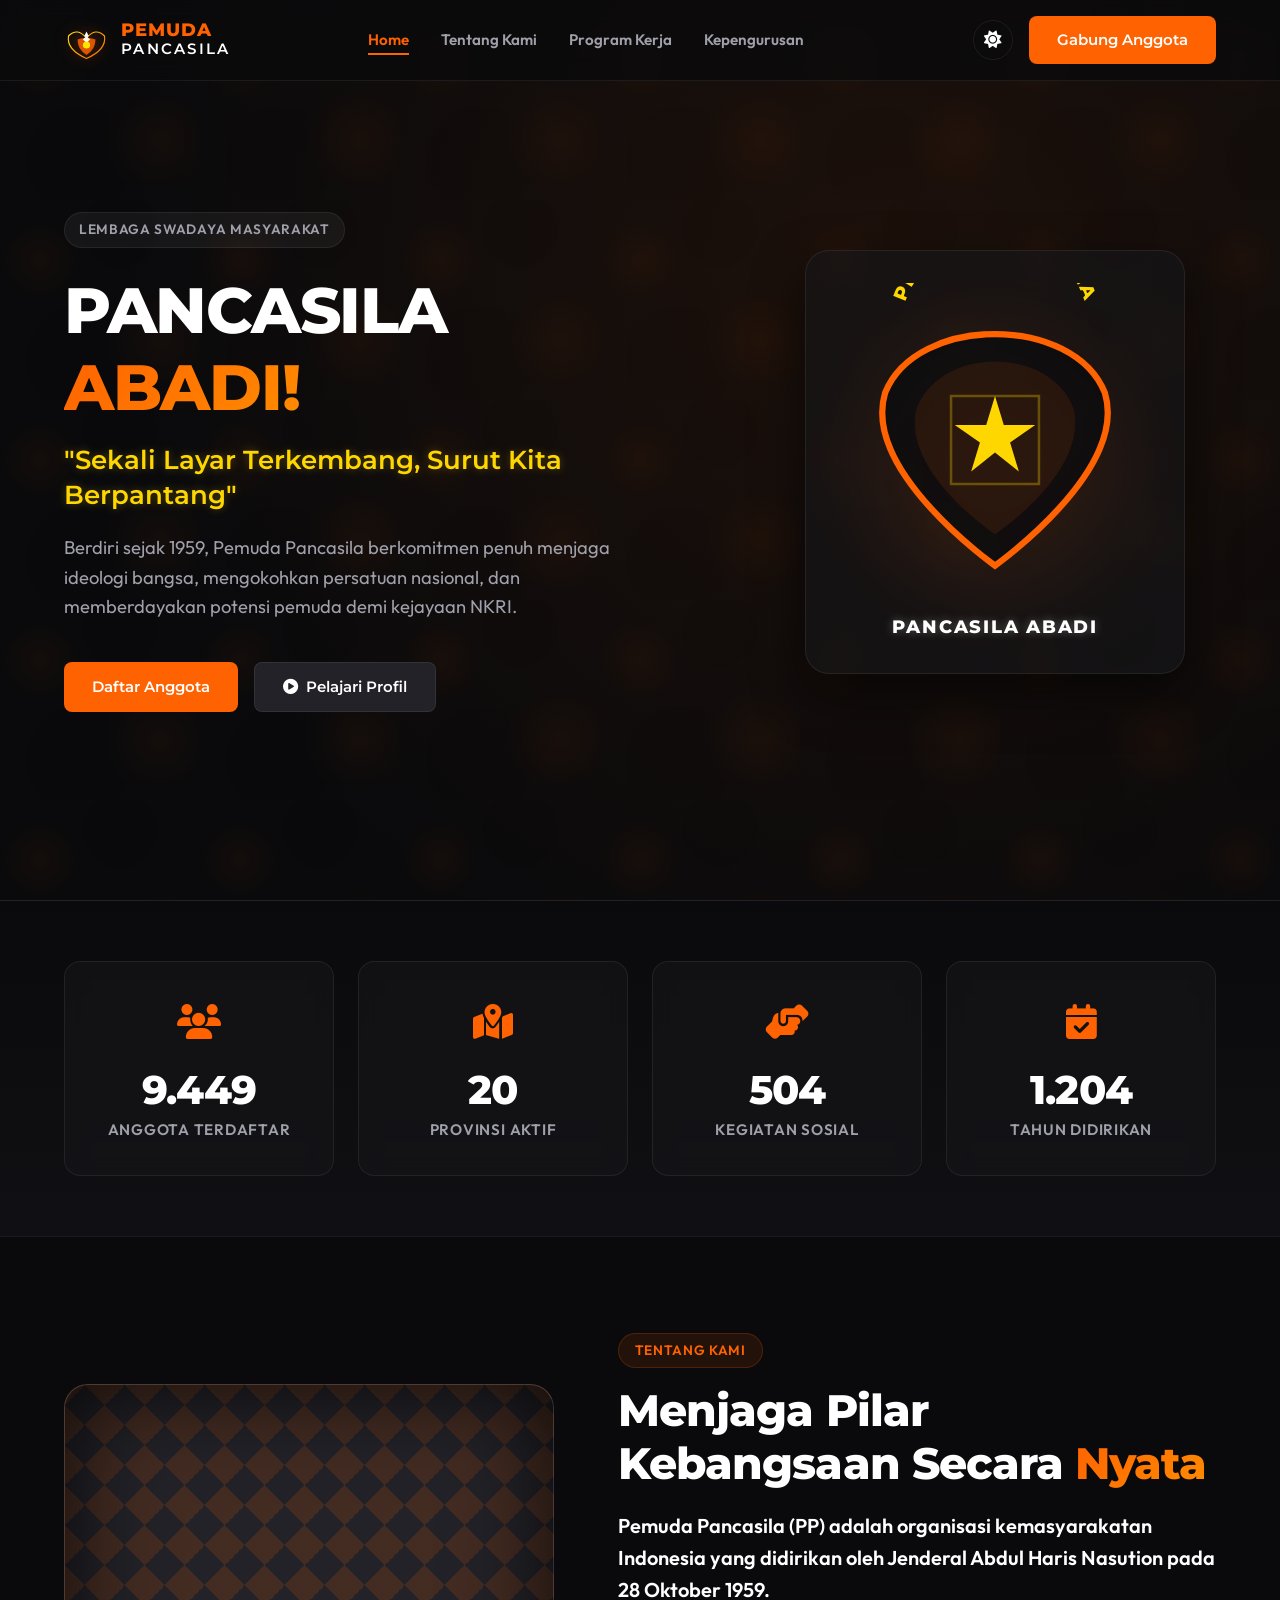
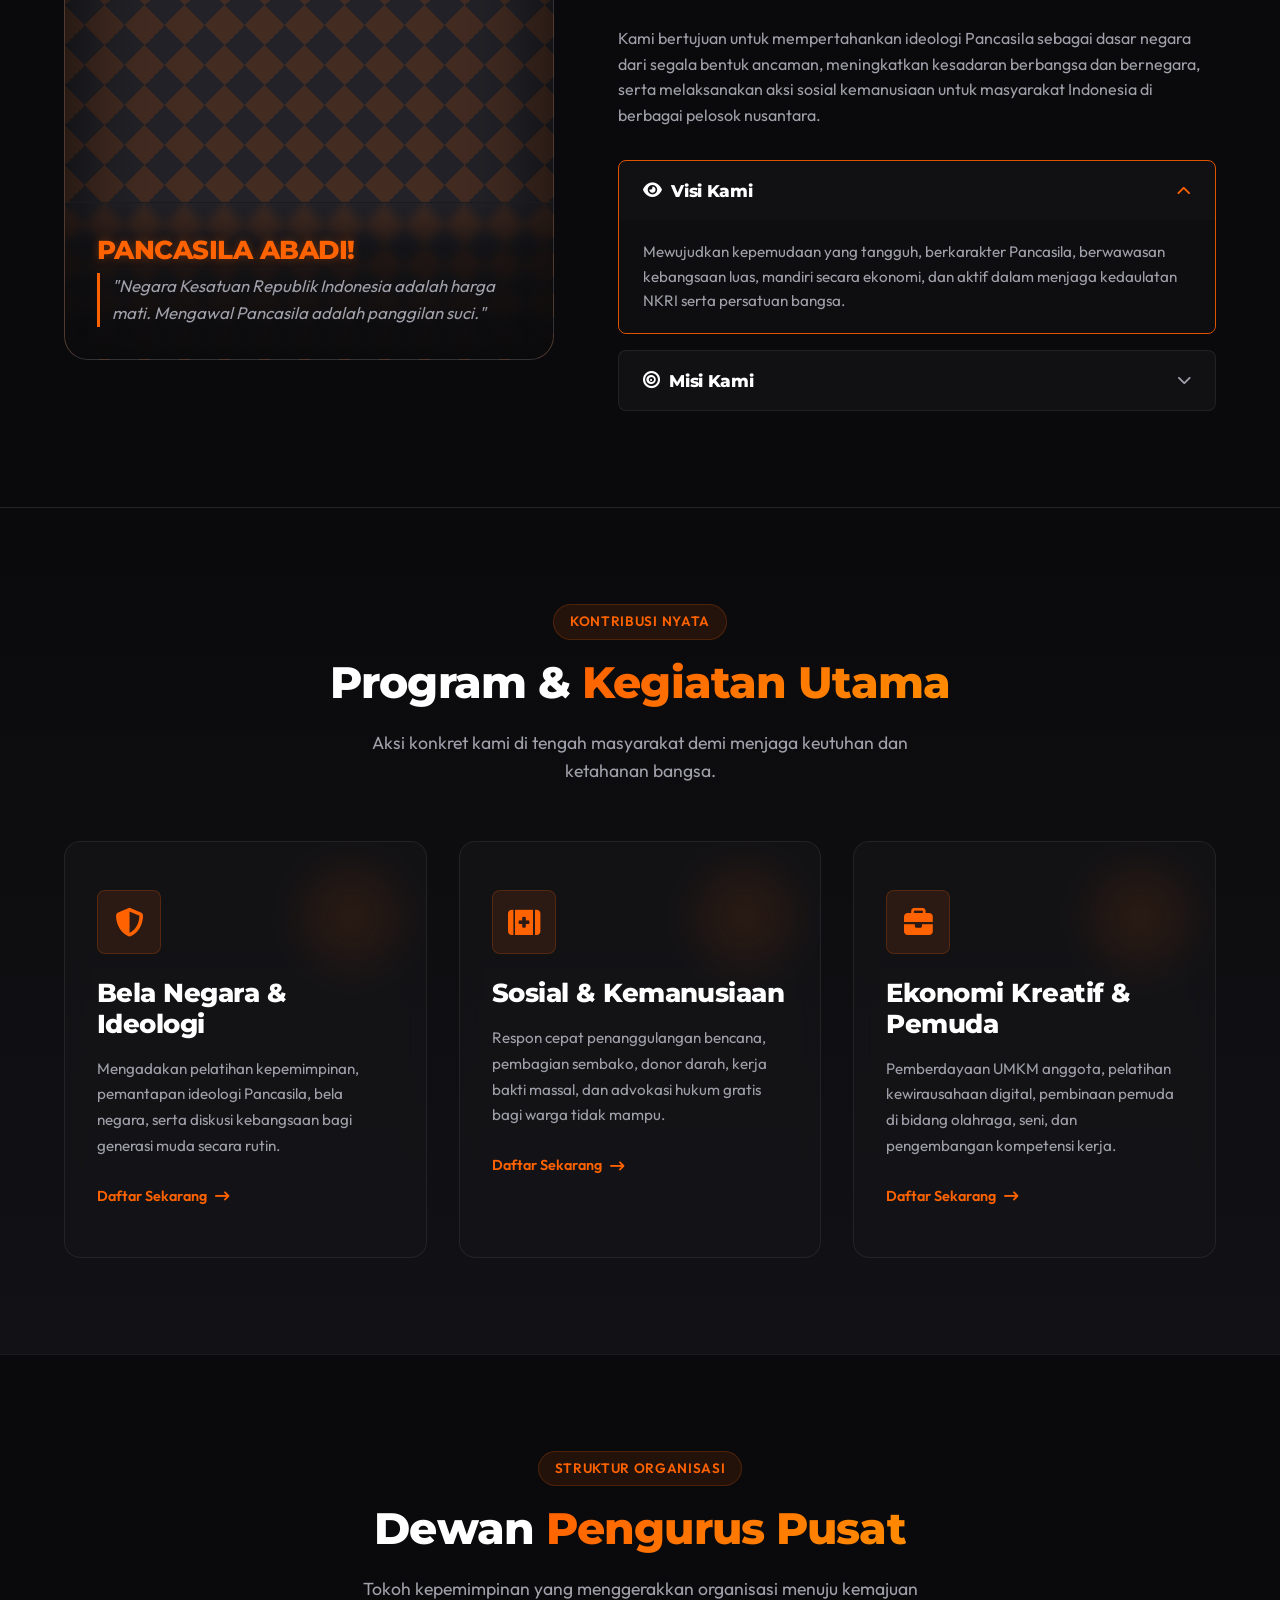
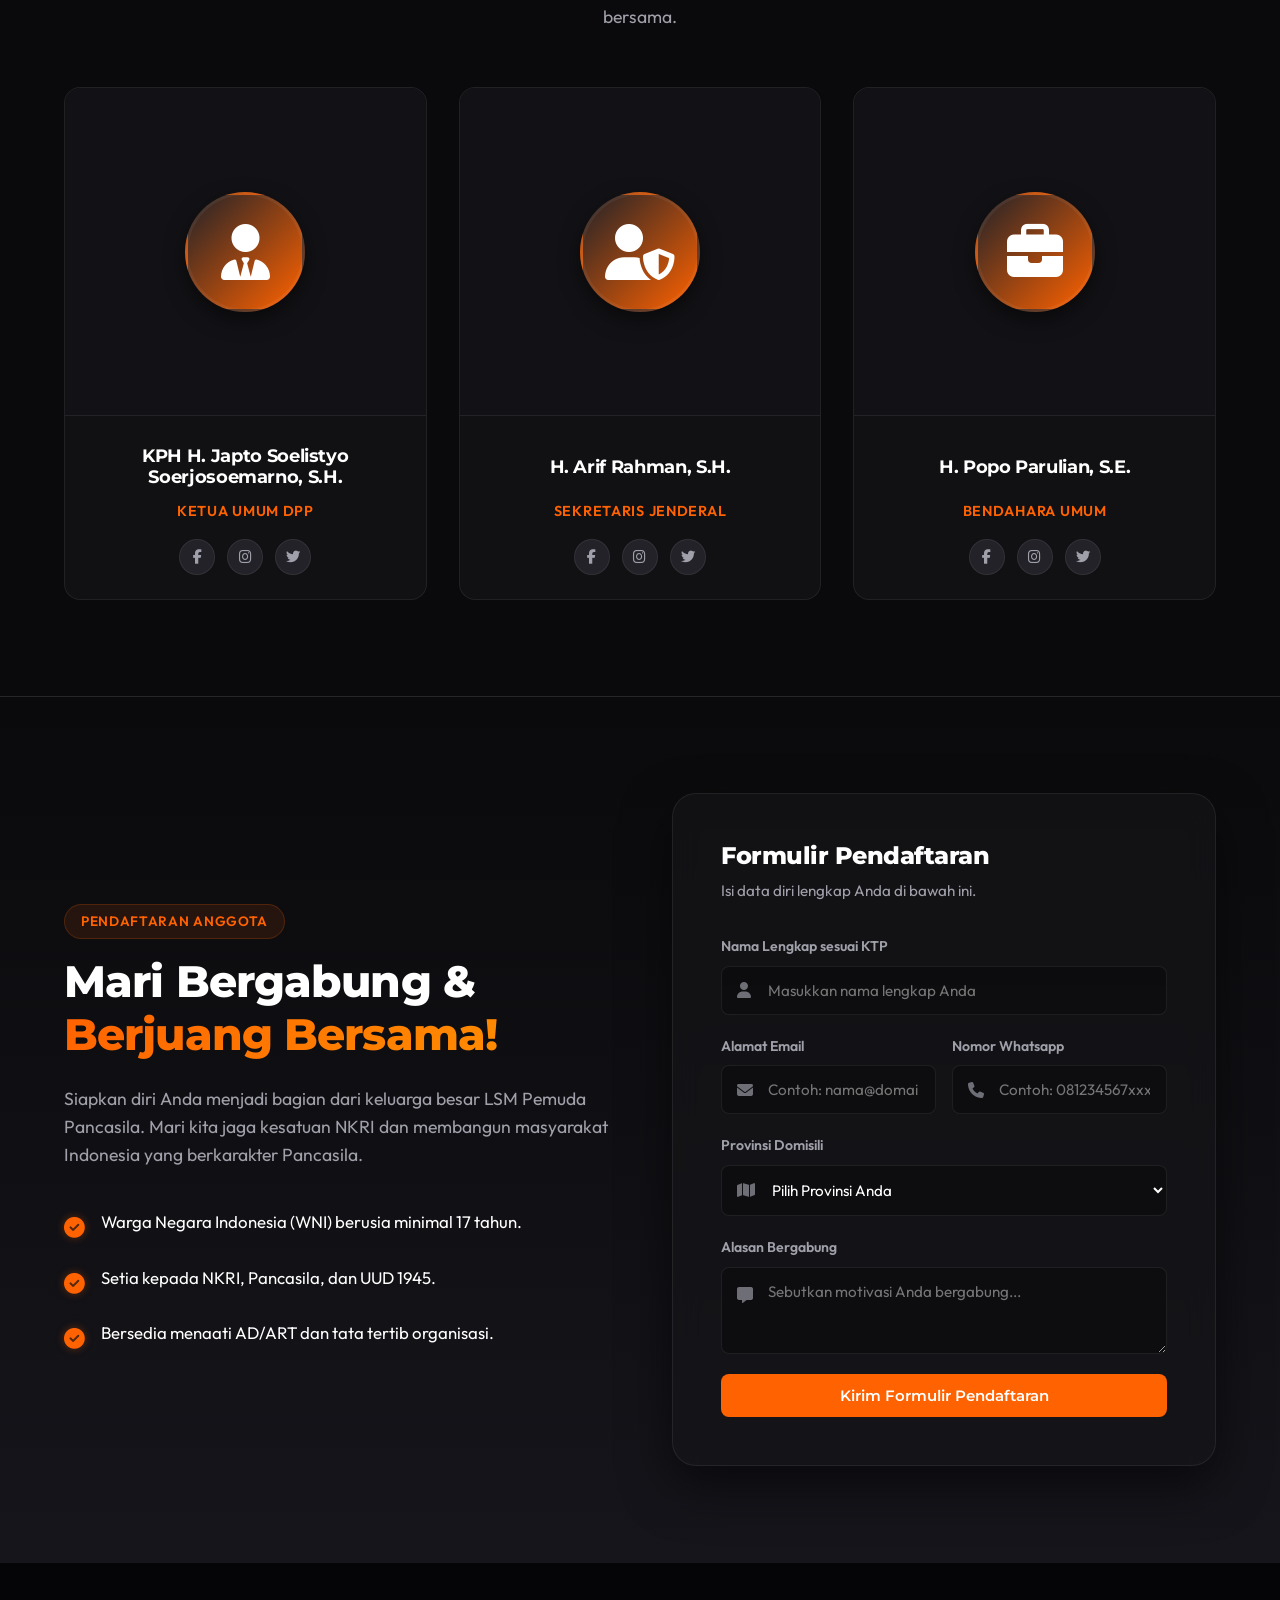
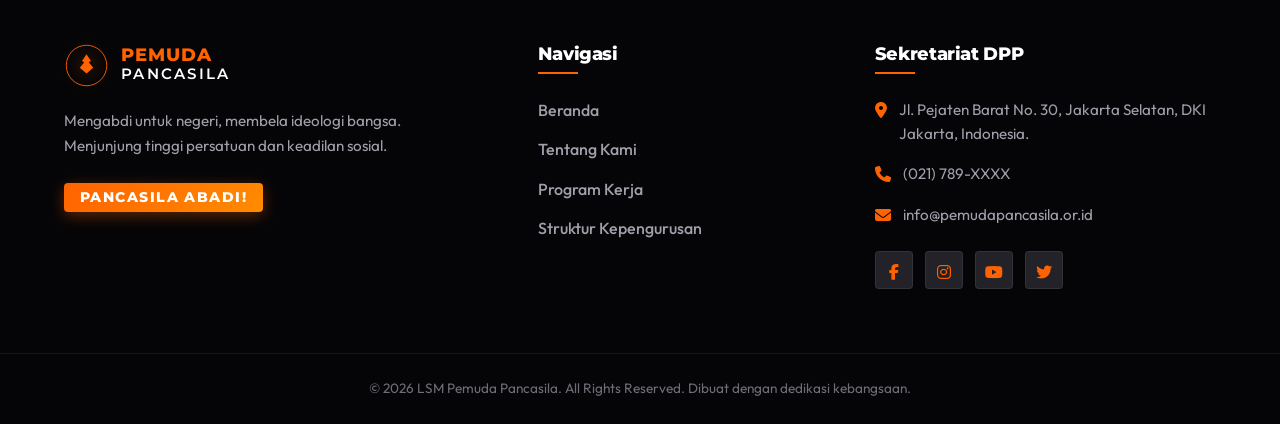
==== commit 315ddba6: "feat: Menambahkan toggle tema terang/gelap (Light/Dark mode)" ====
--- a/index.html
+++ b/index.html
@@ -55,6 +55,9 @@
             </nav>
 
             <div class="navbar-actions">
+                <button id="themeToggle" class="theme-toggle" aria-label="Ubah Tema">
+                    <i class="fa-solid fa-sun"></i>
+                </button>
                 <a href="#daftar" class="btn btn-primary btn-nav">Gabung Anggota</a>
                 <button class="hamburger" id="hamburger" aria-label="Menu Navigasi">
                     <span class="bar"></span>
--- a/style.css
+++ b/style.css
@@ -34,6 +34,107 @@
     --transition: all 0.35s cubic-bezier(0.4, 0, 0.2, 1);
 }
 
+/* Light Theme Variables & Overrides */
+body.light-theme {
+    --bg-dark: #f5f6fa;
+    --bg-card: rgba(255, 255, 255, 0.75);
+    --bg-card-hover: rgba(255, 255, 255, 0.95);
+    --text-white: #121216;
+    --text-gray: #4b4b52;
+    --text-muted: #84848d;
+    --secondary: #e4e6eb;
+    --secondary-hover: #d8dadf;
+    --border-glass: rgba(0, 0, 0, 0.08);
+    --border-glass-hover: rgba(255, 98, 0, 0.4);
+}
+
+body.light-theme .hero-bg-overlay {
+    background: radial-gradient(circle at 70% 30%, rgba(255, 98, 0, 0.06) 0%, rgba(245, 246, 250, 1) 70%);
+}
+
+body.light-theme .hero-camo-pattern {
+    opacity: 0.02;
+    background-image: 
+        radial-gradient(circle at 20% 30%, var(--primary) 0%, transparent 20%),
+        radial-gradient(circle at 80% 70%, var(--primary) 0%, transparent 25%),
+        radial-gradient(circle at 40% 80%, rgba(0,0,0,0.1) 0%, transparent 30%),
+        radial-gradient(circle at 60% 15%, rgba(0,0,0,0.1) 0%, transparent 20%);
+}
+
+body.light-theme .shield-glowing-card {
+    background: var(--bg-card);
+    border-color: var(--border-glass);
+    box-shadow: 0 20px 40px rgba(0, 0, 0, 0.08);
+}
+
+body.light-theme .shield-glowing-card:hover {
+    box-shadow: 0 30px 60px rgba(255, 98, 0, 0.12);
+    border-color: var(--primary);
+}
+
+body.light-theme .logo-subtext {
+    color: #121216;
+    text-shadow: none;
+}
+
+body.light-theme .stat-card {
+    background: var(--bg-card);
+    box-shadow: 0 10px 30px rgba(0, 0, 0, 0.04);
+}
+
+body.light-theme .stat-card:hover {
+    box-shadow: 0 15px 30px rgba(255, 98, 0, 0.08);
+}
+
+body.light-theme .accordion-content {
+    background-color: rgba(0, 0, 0, 0.02);
+}
+
+body.light-theme .team-image {
+    background: #e4e6eb;
+}
+
+body.light-theme .avatar-gradient {
+    border-color: rgba(0,0,0,0.05);
+    box-shadow: 0 8px 20px rgba(0,0,0,0.1);
+}
+
+body.light-theme .team-card:hover {
+    box-shadow: 0 20px 40px rgba(0, 0, 0, 0.08);
+}
+
+body.light-theme .main-footer {
+    background-color: #0c0c0f;
+}
+
+body.light-theme .input-wrapper input,
+body.light-theme .input-wrapper select,
+body.light-theme .input-wrapper textarea {
+    background-color: rgba(255, 255, 255, 0.9);
+    border: 1px solid rgba(0, 0, 0, 0.12);
+    color: #121216;
+}
+
+body.light-theme .input-wrapper input:focus,
+body.light-theme .input-wrapper select:focus,
+body.light-theme .input-wrapper textarea:focus {
+    background-color: #ffffff;
+    border-color: var(--primary);
+}
+
+body.light-theme .form-success-card {
+    background-color: #ffffff;
+}
+
+body.light-theme ::-webkit-scrollbar-track {
+    background: #f5f6fa;
+}
+
+body.light-theme ::-webkit-scrollbar-thumb {
+    background: #dee2e6;
+    border: 2px solid #f5f6fa;
+}
+
 /* 1. Global Reset & Base Styles */
 * {
     margin: 0;
@@ -330,6 +431,27 @@
     display: flex;
     align-items: center;
     gap: 16px;
+}
+
+.theme-toggle {
+    background: none;
+    border: 1px solid var(--border-glass);
+    color: var(--text-white);
+    cursor: pointer;
+    width: 40px;
+    height: 40px;
+    border-radius: 50%;
+    display: flex;
+    align-items: center;
+    justify-content: center;
+    font-size: 1.1rem;
+    transition: var(--transition);
+}
+
+.theme-toggle:hover {
+    color: var(--primary);
+    border-color: var(--primary);
+    background-color: rgba(255, 98, 0, 0.05);
 }
 
 .hamburger {
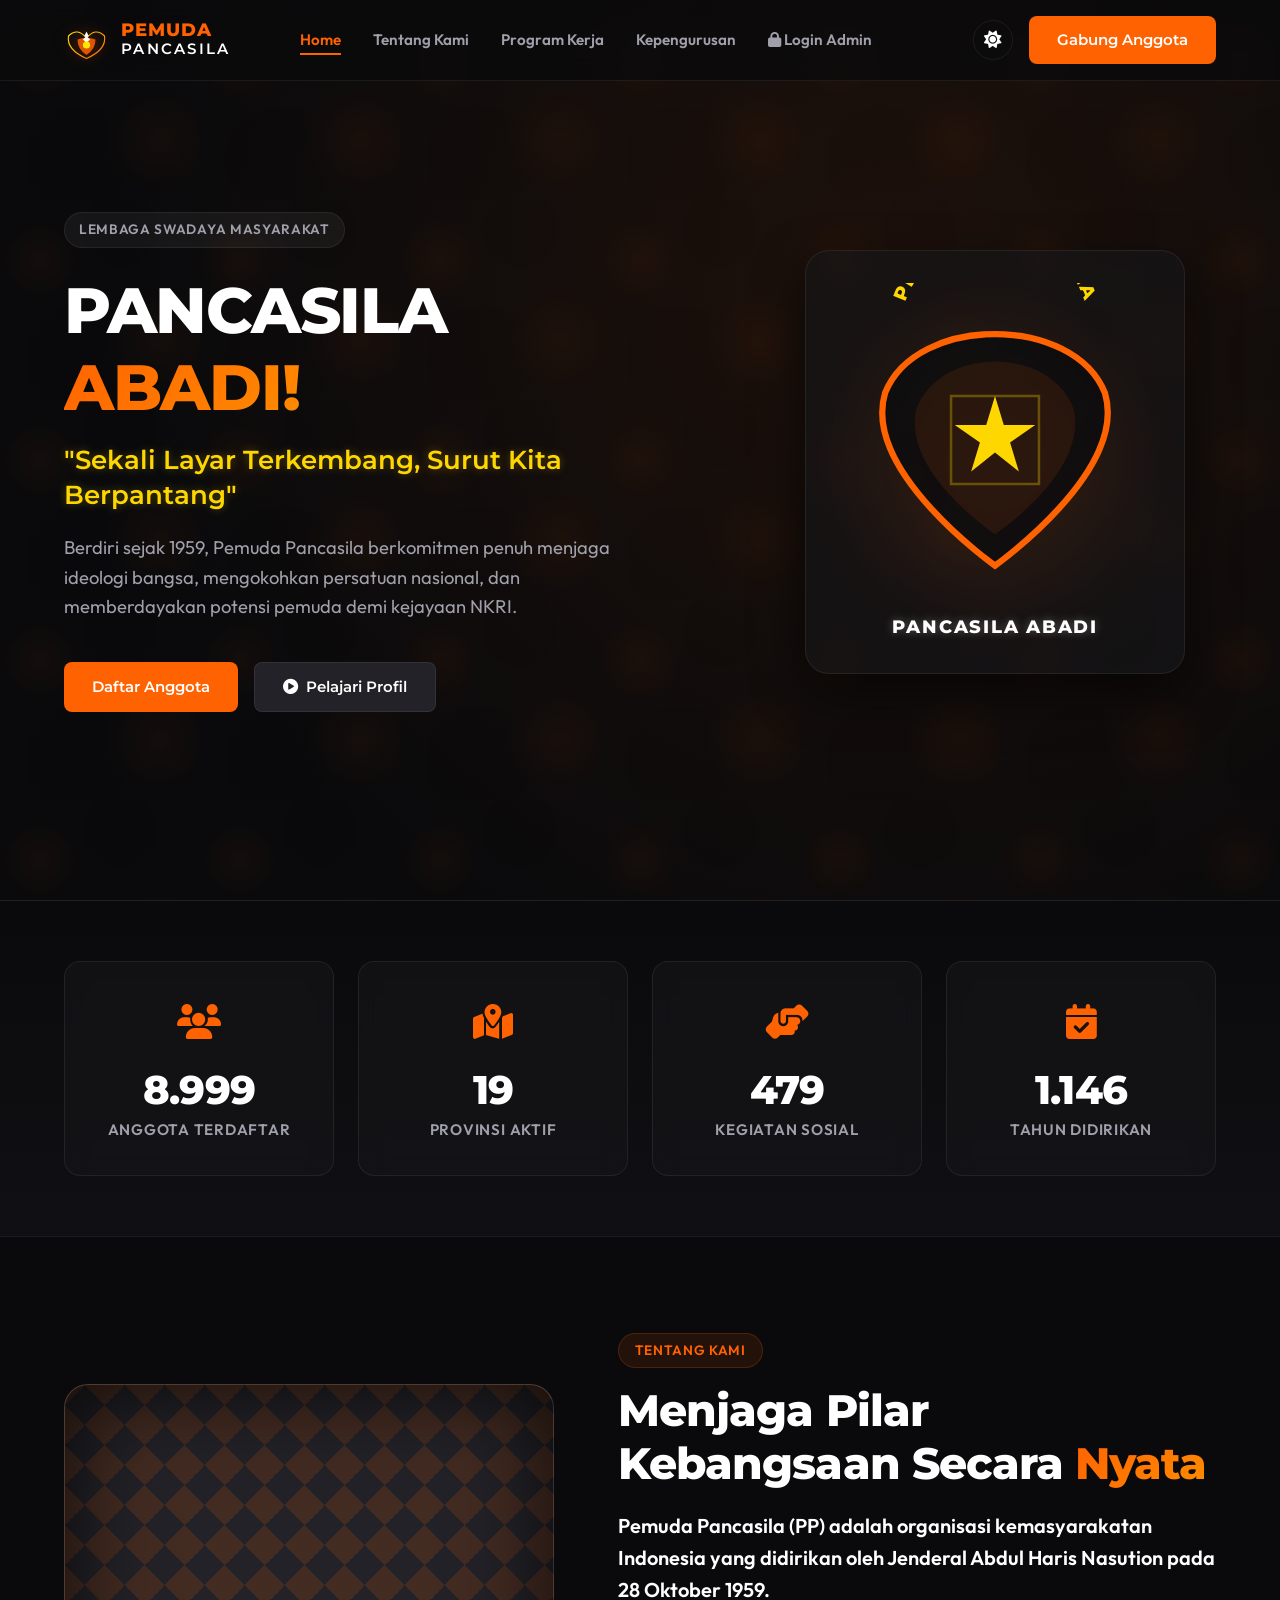
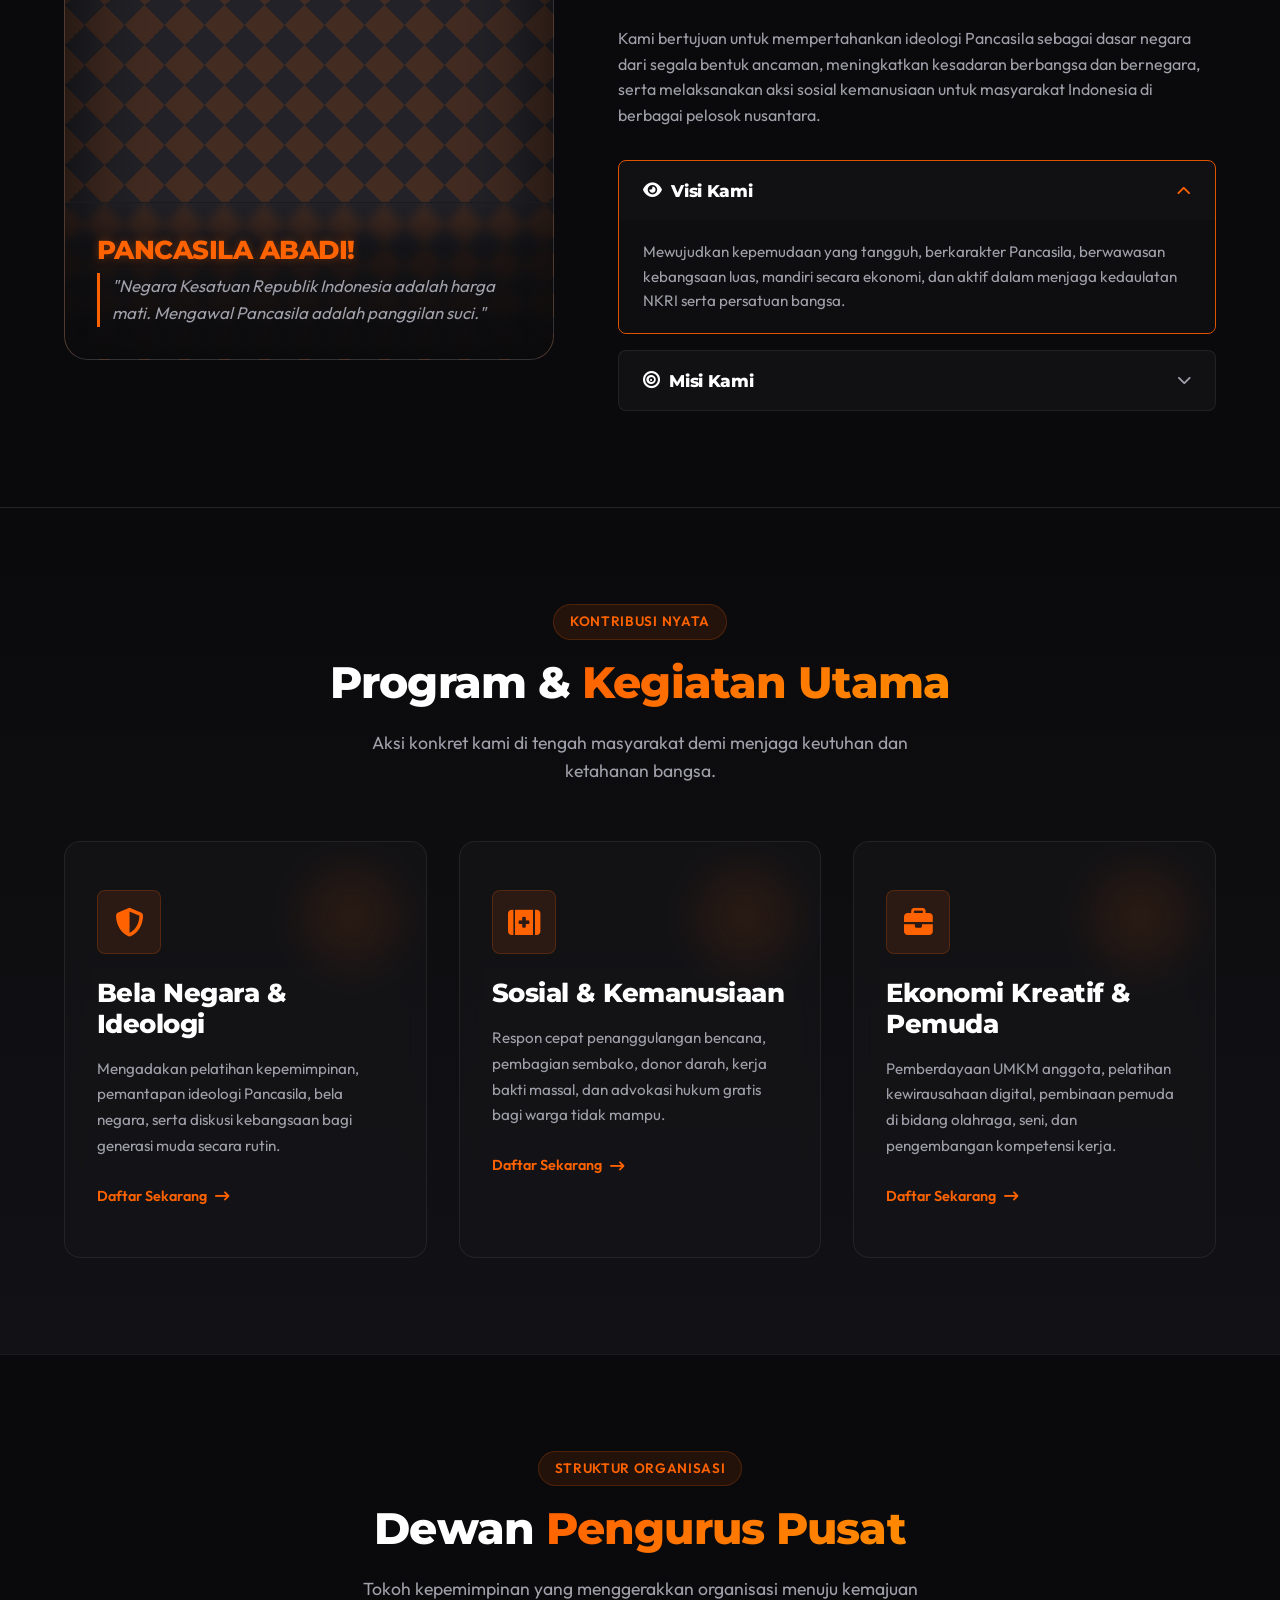
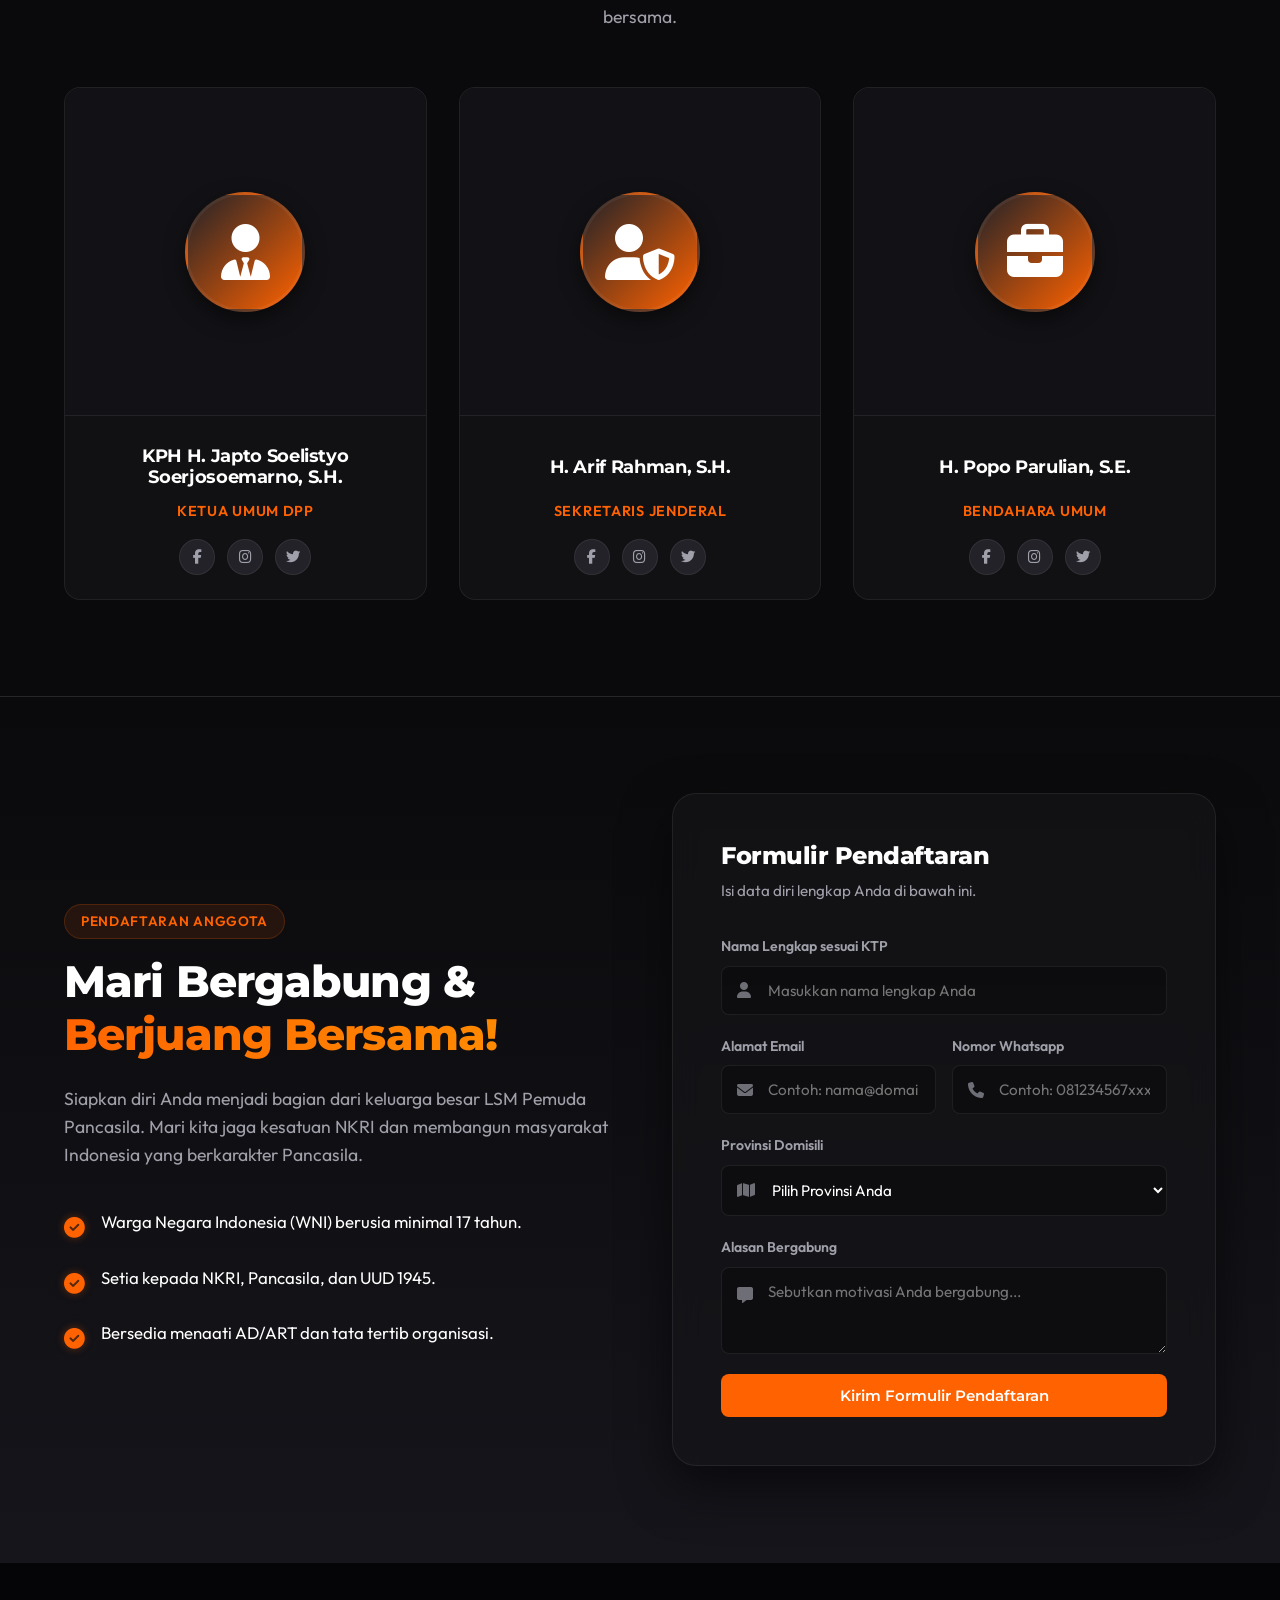
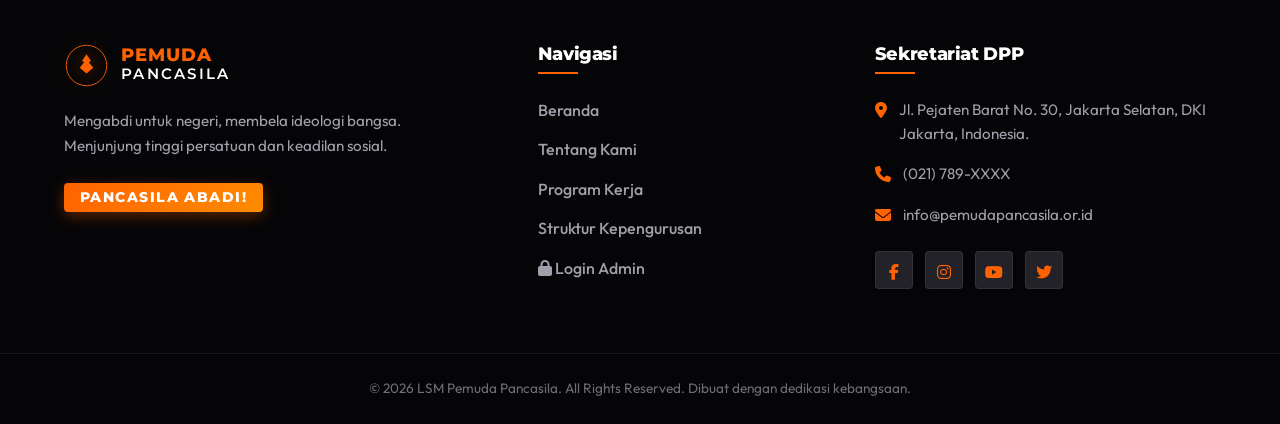
==== commit 16575a81: "feat: Menambahkan halaman Login Portal Admin dan Dashboard Manajemen Anggota tersinkronisasi" ====
--- a/index.html
+++ b/index.html
@@ -50,6 +50,7 @@
                     <li><a href="#about" class="nav-link">Tentang Kami</a></li>
                     <li><a href="#programs" class="nav-link">Program Kerja</a></li>
                     <li><a href="#kepengurusan" class="nav-link">Kepengurusan</a></li>
+                    <li><a href="login.html" class="nav-link"><i class="fa-solid fa-lock"></i> Login Admin</a></li>
                     <li><a href="#daftar" class="nav-link cta-mobile">Daftar Anggota</a></li>
                 </ul>
             </nav>
@@ -414,6 +415,7 @@
                     <li><a href="#about">Tentang Kami</a></li>
                     <li><a href="#programs">Program Kerja</a></li>
                     <li><a href="#kepengurusan">Struktur Kepengurusan</a></li>
+                    <li><a href="login.html"><i class="fa-solid fa-lock"></i> Login Admin</a></li>
                 </ul>
             </div>
             
--- a/style.css
+++ b/style.css
@@ -1565,3 +1565,628 @@
         width: 100%;
     }
 }
+
+/* ==================================================
+   14. Halaman Login Portal Admin
+================================================== */
+.login-body {
+    min-height: 100vh;
+    display: flex;
+    align-items: center;
+    justify-content: center;
+    position: relative;
+    overflow: hidden;
+    background: radial-gradient(circle at 50% 50%, rgba(255, 98, 0, 0.08) 0%, rgba(10, 10, 12, 1) 80%);
+}
+
+.back-home-btn {
+    position: absolute;
+    top: 32px;
+    left: 32px;
+    display: inline-flex;
+    align-items: center;
+    gap: 8px;
+    font-weight: 600;
+    color: var(--text-gray);
+    background: var(--bg-card);
+    border: 1px solid var(--border-glass);
+    padding: 10px 20px;
+    border-radius: var(--radius-sm);
+    z-index: 100;
+}
+
+.back-home-btn:hover {
+    color: var(--primary);
+    border-color: var(--primary);
+    transform: translateX(-4px);
+    box-shadow: 0 4px 15px var(--primary-glow);
+}
+
+.login-theme-wrapper {
+    position: absolute;
+    top: 32px;
+    right: 32px;
+    z-index: 100;
+}
+
+.login-container-card {
+    position: relative;
+    width: 100%;
+    max-width: 450px;
+    background: var(--bg-card);
+    backdrop-filter: blur(20px);
+    -webkit-backdrop-filter: blur(20px);
+    border: 1px solid var(--border-glass);
+    border-radius: var(--radius-lg);
+    padding: 48px;
+    box-shadow: 0 30px 60px rgba(0,0,0,0.6);
+    z-index: 10;
+}
+
+.login-card-glow {
+    position: absolute;
+    top: 50%;
+    left: 50%;
+    transform: translate(-50%, -50%);
+    width: 80%;
+    height: 80%;
+    background: radial-gradient(circle, var(--primary) 0%, transparent 70%);
+    opacity: 0.12;
+    filter: blur(30px);
+    z-index: -1;
+}
+
+.login-header h2 {
+    font-size: 1.8rem;
+    margin-top: 12px;
+    letter-spacing: 0.05em;
+}
+
+.login-form {
+    margin-top: 32px;
+    display: flex;
+    flex-direction: column;
+    gap: 20px;
+}
+
+.login-error-alert {
+    background-color: rgba(220, 53, 69, 0.1);
+    border: 1px solid rgba(220, 53, 69, 0.2);
+    color: #dc3545;
+    padding: 12px 16px;
+    border-radius: var(--radius-sm);
+    font-size: 0.9rem;
+    display: flex;
+    align-items: center;
+    gap: 8px;
+}
+
+/* ==================================================
+   15. Halaman Dashboard Admin
+================================================== */
+.dashboard-body {
+    background-color: #08080a;
+    min-height: 100vh;
+    overflow-x: hidden;
+}
+
+.dashboard-layout {
+    display: grid;
+    grid-template-columns: 260px 1fr;
+    min-height: 100vh;
+}
+
+/* Sidebar */
+.dashboard-sidebar {
+    background: #0d0d11;
+    border-right: 1px solid var(--border-glass);
+    padding: 24px;
+    display: flex;
+    flex-direction: column;
+    position: sticky;
+    top: 0;
+    height: 100vh;
+    z-index: 100;
+}
+
+.sidebar-brand {
+    display: flex;
+    align-items: center;
+    gap: 12px;
+    padding-bottom: 32px;
+    border-bottom: 1px solid var(--border-glass);
+    margin-bottom: 32px;
+}
+
+.brand-text {
+    display: flex;
+    flex-direction: column;
+}
+
+.brand-title {
+    font-family: var(--font-heading);
+    font-weight: 800;
+    font-size: 1.15rem;
+    color: var(--text-white);
+    letter-spacing: 0.05em;
+}
+
+.brand-subtitle {
+    font-size: 0.8rem;
+    font-weight: 600;
+    letter-spacing: 0.05em;
+}
+
+.sidebar-menu {
+    flex-grow: 1;
+}
+
+.sidebar-menu ul {
+    display: flex;
+    flex-direction: column;
+    gap: 8px;
+}
+
+.sidebar-menu .menu-item {
+    border-radius: var(--radius-sm);
+    transition: var(--transition);
+}
+
+.sidebar-menu .menu-item a {
+    display: flex;
+    align-items: center;
+    gap: 16px;
+    padding: 14px 20px;
+    font-weight: 600;
+    color: var(--text-gray);
+    font-size: 0.95rem;
+}
+
+.sidebar-menu .menu-item:hover,
+.sidebar-menu .menu-item.active {
+    background: rgba(255, 98, 0, 0.08);
+}
+
+.sidebar-menu .menu-item:hover a,
+.sidebar-menu .menu-item.active a {
+    color: var(--primary);
+}
+
+.sidebar-footer {
+    padding-top: 20px;
+    border-top: 1px solid var(--border-glass);
+}
+
+.logout-btn {
+    border: 1px solid rgba(220, 53, 69, 0.2) !important;
+    background: rgba(220, 53, 69, 0.05) !important;
+    color: #dc3545 !important;
+}
+
+.logout-btn:hover {
+    background: #dc3545 !important;
+    color: var(--text-white) !important;
+    box-shadow: 0 4px 15px rgba(220, 53, 69, 0.2) !important;
+}
+
+/* Dashboard Content */
+.dashboard-content {
+    padding: 40px;
+    display: flex;
+    flex-direction: column;
+    gap: 32px;
+}
+
+.dashboard-header {
+    position: static;
+    background: none;
+    border-bottom: none;
+    padding: 0;
+    backdrop-filter: none;
+    display: flex;
+    align-items: center;
+    justify-content: space-between;
+}
+
+.header-welcome h2 {
+    font-size: 1.75rem;
+    margin-bottom: 4px;
+}
+
+.header-actions {
+    display: flex;
+    align-items: center;
+    gap: 20px;
+}
+
+.admin-profile {
+    display: flex;
+    align-items: center;
+    gap: 12px;
+    background: var(--bg-card);
+    border: 1px solid var(--border-glass);
+    padding: 8px 16px;
+    border-radius: var(--radius-sm);
+}
+
+.profile-avatar {
+    width: 32px;
+    height: 32px;
+    border-radius: 50%;
+    background: var(--primary);
+    display: flex;
+    align-items: center;
+    justify-content: center;
+    font-size: 0.95rem;
+    color: var(--text-white);
+}
+
+.profile-name {
+    font-weight: 600;
+    font-size: 0.9rem;
+}
+
+/* Tab Views toggle */
+.dashboard-view {
+    display: none;
+}
+
+.dashboard-view.active-view {
+    display: flex;
+    flex-direction: column;
+    gap: 32px;
+}
+
+/* Metrik Statistik Grid */
+.metrics-grid {
+    display: grid;
+    grid-template-columns: repeat(4, 1fr);
+    gap: 24px;
+}
+
+.metric-card {
+    background: var(--bg-card);
+    border: 1px solid var(--border-glass);
+    border-radius: var(--radius-md);
+    padding: 24px;
+    display: flex;
+    align-items: center;
+    gap: 20px;
+}
+
+.metric-icon {
+    width: 54px;
+    height: 54px;
+    border-radius: var(--radius-sm);
+    display: flex;
+    align-items: center;
+    justify-content: center;
+    font-size: 1.4rem;
+}
+
+.bg-orange-glow {
+    background: rgba(255, 98, 0, 0.1);
+    color: var(--primary);
+}
+.bg-green-glow {
+    background: rgba(40, 167, 69, 0.1);
+    color: #28a745;
+}
+.bg-yellow-glow {
+    background: rgba(255, 193, 7, 0.1);
+    color: #ffc107;
+}
+.bg-red-glow {
+    background: rgba(220, 53, 69, 0.1);
+    color: #dc3545;
+}
+
+.metric-info h3 {
+    font-size: 1.85rem;
+    margin-bottom: 2px;
+}
+
+.metric-info p {
+    font-size: 0.88rem;
+    color: var(--text-gray);
+    font-weight: 600;
+}
+
+/* Table Card */
+.dashboard-table-card {
+    background: var(--bg-card);
+    border: 1px solid var(--border-glass);
+    border-radius: var(--radius-md);
+    overflow: hidden;
+}
+
+.table-card-header {
+    padding: 24px;
+    border-bottom: 1px solid var(--border-glass);
+    display: flex;
+    align-items: center;
+    justify-content: space-between;
+    flex-wrap: wrap;
+    gap: 20px;
+}
+
+.table-filters {
+    display: flex;
+    align-items: center;
+    gap: 16px;
+    flex-wrap: wrap;
+}
+
+.search-box {
+    position: relative;
+    display: flex;
+    align-items: center;
+}
+
+.search-box i {
+    position: absolute;
+    left: 14px;
+    color: var(--text-muted);
+}
+
+.search-box input {
+    padding: 10px 14px 10px 38px;
+    background-color: rgba(10, 10, 12, 0.5);
+    border: 1px solid var(--border-glass);
+    border-radius: var(--radius-sm);
+    color: var(--text-white);
+    outline: none;
+    transition: var(--transition);
+    min-width: 220px;
+}
+
+.search-box input:focus {
+    border-color: var(--primary);
+    background-color: rgba(10, 10, 12, 0.8);
+}
+
+.table-filters select {
+    padding: 10px 16px;
+    background-color: rgba(10, 10, 12, 0.5);
+    border: 1px solid var(--border-glass);
+    border-radius: var(--radius-sm);
+    color: var(--text-white);
+    outline: none;
+    cursor: pointer;
+}
+
+.table-filters select:focus {
+    border-color: var(--primary);
+}
+
+.table-container {
+    width: 100%;
+    overflow-x: auto;
+}
+
+.member-table {
+    width: 100%;
+    border-collapse: collapse;
+    text-align: left;
+    font-size: 0.92rem;
+}
+
+.member-table th,
+.member-table td {
+    padding: 16px 24px;
+    border-bottom: 1px solid var(--border-glass);
+}
+
+.member-table th {
+    background-color: rgba(255, 255, 255, 0.02);
+    font-family: var(--font-heading);
+    font-weight: 700;
+    color: var(--text-gray);
+    font-size: 0.85rem;
+    text-transform: uppercase;
+    letter-spacing: 0.05em;
+}
+
+.member-table tbody tr {
+    transition: var(--transition);
+}
+
+.member-table tbody tr:hover {
+    background-color: rgba(255, 255, 255, 0.01);
+}
+
+.table-reason-cell {
+    max-width: 250px;
+    white-space: nowrap;
+    overflow: hidden;
+    text-overflow: ellipsis;
+}
+
+/* Status Badges */
+.status-badge {
+    display: inline-block;
+    padding: 4px 12px;
+    font-size: 0.78rem;
+    font-weight: 700;
+    border-radius: 4px;
+    text-transform: uppercase;
+    letter-spacing: 0.05em;
+}
+
+.badge-pending {
+    background: rgba(255, 193, 7, 0.15);
+    color: #ffc107;
+}
+
+.badge-approved {
+    background: rgba(40, 167, 69, 0.15);
+    color: #28a745;
+}
+
+.badge-rejected {
+    background: rgba(220, 53, 69, 0.15);
+    color: #dc3545;
+}
+
+/* Action Buttons */
+.table-actions {
+    display: flex;
+    gap: 8px;
+}
+
+.btn-action {
+    width: 32px;
+    height: 32px;
+    border-radius: 4px;
+    border: 1px solid var(--border-glass);
+    background: var(--secondary);
+    color: var(--text-white);
+    display: flex;
+    align-items: center;
+    justify-content: center;
+    font-size: 0.85rem;
+    cursor: pointer;
+    transition: var(--transition);
+}
+
+.btn-action:hover:not(:disabled) {
+    transform: scale(1.05);
+}
+
+.btn-approve {
+    border-color: rgba(40, 167, 69, 0.2);
+    color: #28a745;
+}
+.btn-approve:hover:not(:disabled) {
+    background: #28a745;
+    color: var(--text-white);
+}
+
+.btn-reject {
+    border-color: rgba(220, 53, 69, 0.2);
+    color: #dc3545;
+}
+.btn-reject:hover:not(:disabled) {
+    background: #dc3545;
+    color: var(--text-white);
+}
+
+.btn-delete {
+    border-color: var(--border-glass);
+    color: var(--text-muted);
+}
+.btn-delete:hover {
+    background: #dc3545;
+    color: var(--text-white);
+    border-color: #dc3545;
+}
+
+.btn-action:disabled {
+    opacity: 0.25;
+    cursor: not-allowed;
+}
+
+.wa-chat-link {
+    display: inline-flex;
+    align-items: center;
+    gap: 6px;
+}
+.wa-chat-link:hover {
+    color: var(--primary);
+    text-decoration: underline;
+}
+
+.p-4 { padding: 24px; }
+.p-5 { padding: 48px; }
+.p-0 { padding: 0; }
+.mb-3 { margin-bottom: 16px; }
+.mb-4 { margin-bottom: 24px; }
+
+/* ==================================================
+   16. Penyelarasan Tema Terang (Light Theme)
+================================================== */
+body.light-theme.login-body {
+    background: radial-gradient(circle at 50% 50%, rgba(255, 98, 0, 0.05) 0%, rgba(245, 246, 250, 1) 80%);
+}
+
+body.light-theme.dashboard-body {
+    background-color: #f1f2f6;
+}
+
+body.light-theme .dashboard-sidebar {
+    background: #ffffff;
+    box-shadow: 10px 0 30px rgba(0, 0, 0, 0.02);
+}
+
+body.light-theme .brand-title {
+    color: #121216;
+}
+
+body.light-theme .sidebar-menu .menu-item:hover,
+body.light-theme .sidebar-menu .menu-item.active {
+    background: rgba(255, 98, 0, 0.06);
+}
+
+body.light-theme .metric-card {
+    background-color: #ffffff;
+    box-shadow: 0 10px 25px rgba(0, 0, 0, 0.02);
+}
+
+body.light-theme .dashboard-table-card {
+    background-color: #ffffff;
+    box-shadow: 0 10px 30px rgba(0, 0, 0, 0.03);
+}
+
+body.light-theme .search-box input {
+    background-color: rgba(0, 0, 0, 0.02);
+    border: 1px solid rgba(0, 0, 0, 0.1);
+    color: #121216;
+}
+
+body.light-theme .search-box input:focus {
+    background-color: #ffffff;
+}
+
+body.light-theme .table-filters select {
+    background-color: rgba(0, 0, 0, 0.02);
+    border: 1px solid rgba(0, 0, 0, 0.1);
+    color: #121216;
+}
+
+body.light-theme .member-table th {
+    background-color: rgba(0, 0, 0, 0.01);
+}
+
+body.light-theme .member-table tbody tr:hover {
+    background-color: rgba(0, 0, 0, 0.005);
+}
+
+/* Responsive Dashboard */
+@media (max-width: 1024px) {
+    .dashboard-layout {
+        grid-template-columns: 1fr;
+    }
+    
+    .dashboard-sidebar {
+        display: none; /* In production, would be a toggle drawer, but keeping static layout clean for now */
+    }
+    
+    .metrics-grid {
+        grid-template-columns: repeat(2, 1fr);
+    }
+}
+
+@media (max-width: 768px) {
+    .metrics-grid {
+        grid-template-columns: 1fr;
+    }
+    .dashboard-content {
+        padding: 24px;
+    }
+    .dashboard-header {
+        flex-direction: column;
+        align-items: flex-start;
+        gap: 16px;
+    }
+}
+
